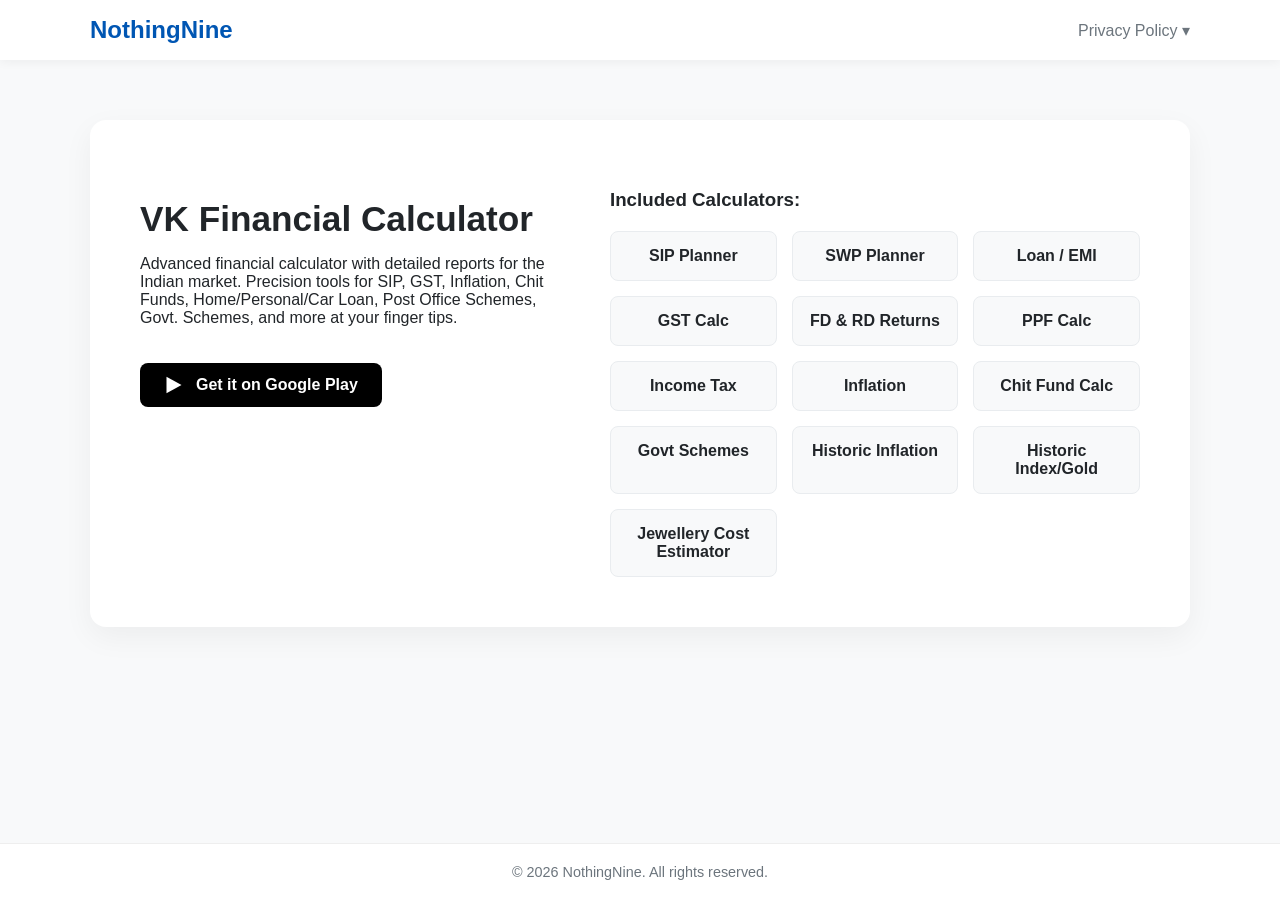
==== index.html @ d2b98ea5 "Update header link and fix HTML structure Updated the header link to point to the NothingNine websit" ====
<!DOCTYPE html>
<html lang="en">

<head>
    <meta charset="UTF-8">
    <meta name="viewport" content="width=device-width, initial-scale=1.0">
    <title>NothingNine - VK Financial Calculator</title>
    <style>
        :root {
            --primary-color: #0056b3;
            --secondary-color: #f8f9fa;
            --text-dark: #212529;
            --text-light: #6c757d;
        }

        /* --- STICKY FOOTER FIX --- */
        html,
        body {
            height: 100%;
            margin: 0;
        }

        body {
            display: flex;
            flex-direction: column;
            font-family: -apple-system, BlinkMacSystemFont, "Segoe UI", Roboto, Helvetica, Arial, sans-serif;
            background-color: var(--secondary-color);
            color: var(--text-dark);
        }

        main {
            flex: 1 0 auto;
            /* This pushes the footer down */
        }

        footer {
            flex-shrink: 0;
            text-align: center;
            padding: 20px 0;
            color: var(--text-light);
            font-size: 0.9rem;
            background: #fff;
            border-top: 1px solid #eee;
        }

        /* --- HEADER & DROPDOWN --- */
        .site-header {
            background: #fff;
            padding: 1rem 0;
            box-shadow: 0 2px 10px rgba(0, 0, 0, 0.05);
            position: sticky;
            top: 0;
            z-index: 100;
        }

        .container {
            width: 90%;
            max-width: 1100px;
            margin: 0 auto;
        }

        .header-content {
            display: flex;
            justify-content: space-between;
            align-items: center;
        }

        .logo {
            font-size: 1.5rem;
            font-weight: 700;
            color: var(--primary-color);
            text-decoration: none;
        }

        .dropdown {
            position: relative;
            display: inline-block;
        }

        .dropdown-toggle {
            color: var(--text-light);
            font-weight: 500;
            cursor: pointer;
            padding: 10px 0;
        }

        .dropdown-menu {
            display: none;
            position: absolute;
            right: 0;
            background: #fff;
            min-width: 220px;
            box-shadow: 0 8px 16px rgba(0, 0, 0, 0.1);
            border-radius: 8px;
            padding: 10px 0;
            margin-top: 5px;
        }

        .dropdown:hover .dropdown-menu {
            display: block;
        }

        .dropdown-menu a {
            color: var(--text-dark);
            padding: 10px 20px;
            display: block;
            text-decoration: none;
            font-size: 0.9rem;
        }

        .dropdown-menu a:hover {
            background: var(--secondary-color);
            color: var(--primary-color);
        }

        /* --- APP MODULE --- */
        .app-module {
            background: #fff;
            padding: 50px;
            border-radius: 16px;
            box-shadow: 0 10px 30px rgba(0, 0, 0, 0.05);
            margin: 60px auto;
            display: flex;
            flex-wrap: wrap;
            gap: 40px;
        }

        .app-intro {
            flex: 1 1 300px;
        }

        .app-intro h1 {
            font-size: 2.2rem;
            margin-bottom: 15px;
        }

        .playstore-btn {
            display: inline-flex;
            align-items: center;
            background: #000;
            color: #fff;
            padding: 12px 24px;
            border-radius: 8px;
            font-weight: 600;
            text-decoration: none;
            margin-top: 20px;
        }

        .playstore-btn svg {
            width: 20px;
            height: 20px;
            margin-right: 12px;
            fill: #fff;
        }

        /* --- FEATURE GRID --- */
        .features-area {
            flex: 1 1 400px;
        }

        .calculator-grid {
            display: grid;
            grid-template-columns: repeat(auto-fill, minmax(140px, 1fr));
            gap: 15px;
            margin-top: 20px;
        }

        .calc-item {
            background: var(--secondary-color);
            padding: 15px;
            border-radius: 8px;
            text-align: center;
            font-weight: 600;
            border: 1px solid #e9ecef;
        }

        @media (max-width: 768px) {
            .app-module {
                padding: 30px 20px;
            }
        }
    </style>
</head>

<body>

    <header class="site-header">
        <div class="container header-content">
            <a href="https://nothingnine.com" class="logo">NothingNine</a>
            <div class="dropdown">
                <span class="dropdown-toggle">Privacy Policy ▾</span>
                <div class="dropdown-menu">
                    <a href="vkfincalc-privacy.html">VK Financial Calculator</a>
                </div>
            </div>
        </div>
    </header>

    <main>
        <div class="container">
            <section class="app-module">
                <div class="app-intro">
                    <h1>VK Financial Calculator</h1>
                    <p>Advanced financial calculator with detailed reports for the Indian market. Precision tools for
                        SIP, GST, Inflation, Chit Funds, Home/Personal/Car Loan, Post Office Schemes, Govt. Schemes, and
                        more at your finger tips.</p>
                    <a href="YOUR_PLAY_STORE_LINK_HERE" class="playstore-btn">
                        <svg viewBox="0 0 24 24">
                            <path d="M3 22v-20l18 10-18 10z" />
                        </svg>
                        Get it on Google Play
                    </a>
                </div>
                <div class="features-area">
                    <h3>Included Calculators:</h3>
                    <div class="calculator-grid">
                        <div class="calc-item">SIP Planner</div>
                        <div class="calc-item">SWP Planner</div>
                        <div class="calc-item">Loan / EMI</div>
                        <div class="calc-item">GST Calc</div>
                        <div class="calc-item">FD & RD Returns</div>
                        <div class="calc-item">PPF Calc</div>
                        <div class="calc-item">Income Tax</div>
                        <div class="calc-item">Inflation</div>
                        <div class="calc-item">Chit Fund Calc</div>
                        <div class="calc-item">Govt Schemes</div>
                        <div class="calc-item">Historic Inflation</div>
                        <div class="calc-item">Historic Index/Gold</div>
                        <div class="calc-item">Jewellery Cost Estimator</div>
                    </div>
                </div>
            </section>
        </div>
    </main>

    <footer>
        &copy; 2026 NothingNine. All rights reserved.
    </footer>

</body>


</html>
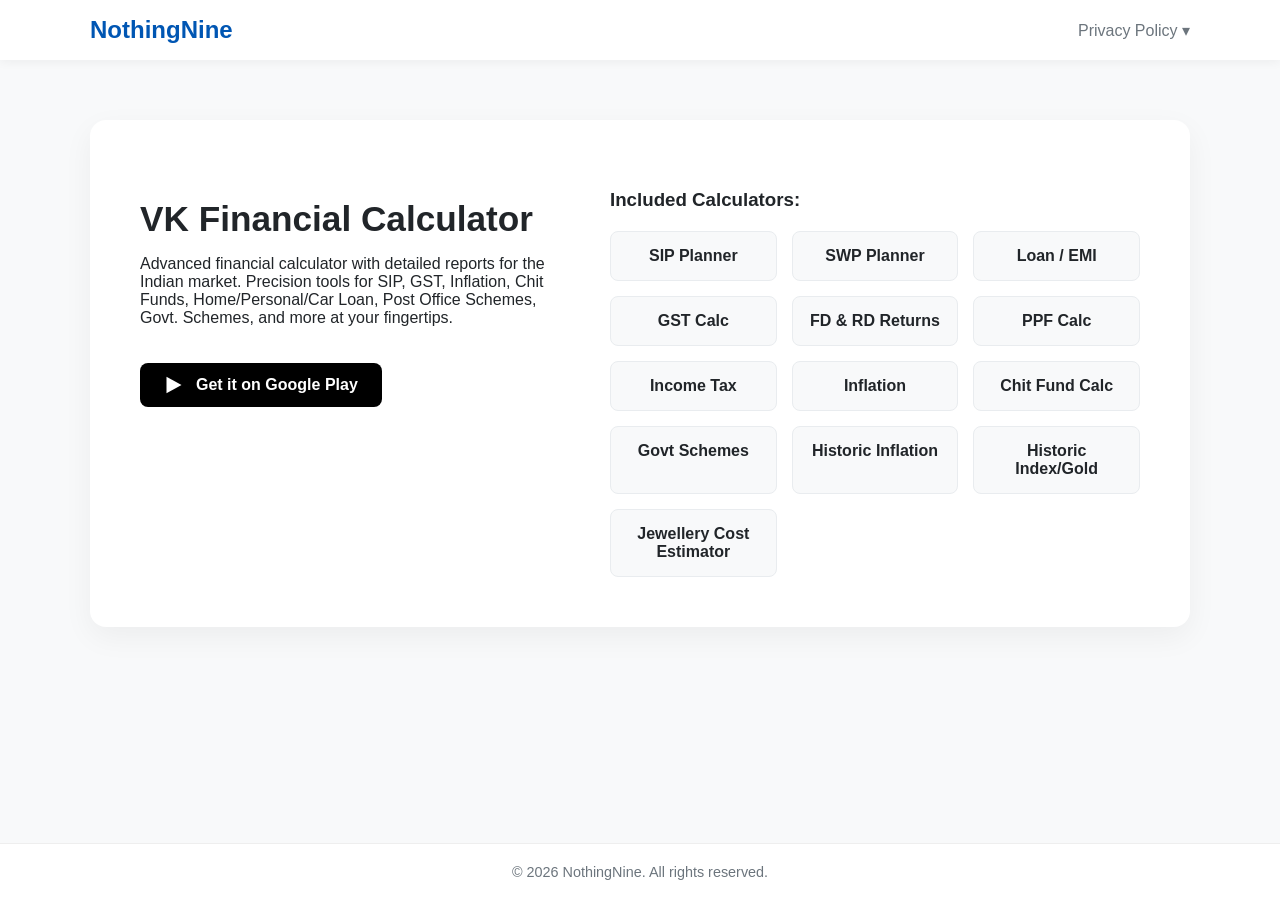
==== commit 2c23b028: "Revise index.html for VK Financial Calculator Updated the VK Financial Calculator page with new feat" ====
--- a/index.html
+++ b/index.html
@@ -203,8 +203,8 @@
                     <h1>VK Financial Calculator</h1>
                     <p>Advanced financial calculator with detailed reports for the Indian market. Precision tools for
                         SIP, GST, Inflation, Chit Funds, Home/Personal/Car Loan, Post Office Schemes, Govt. Schemes, and
-                        more at your finger tips.</p>
-                    <a href="YOUR_PLAY_STORE_LINK_HERE" class="playstore-btn">
+                        more at your fingertips.</p>
+                    <a href="https://play.google.com/store/apps/details?id=com.nothingnine.financecalculator&hl=en_IN" class="playstore-btn">
                         <svg viewBox="0 0 24 24">
                             <path d="M3 22v-20l18 10-18 10z" />
                         </svg>
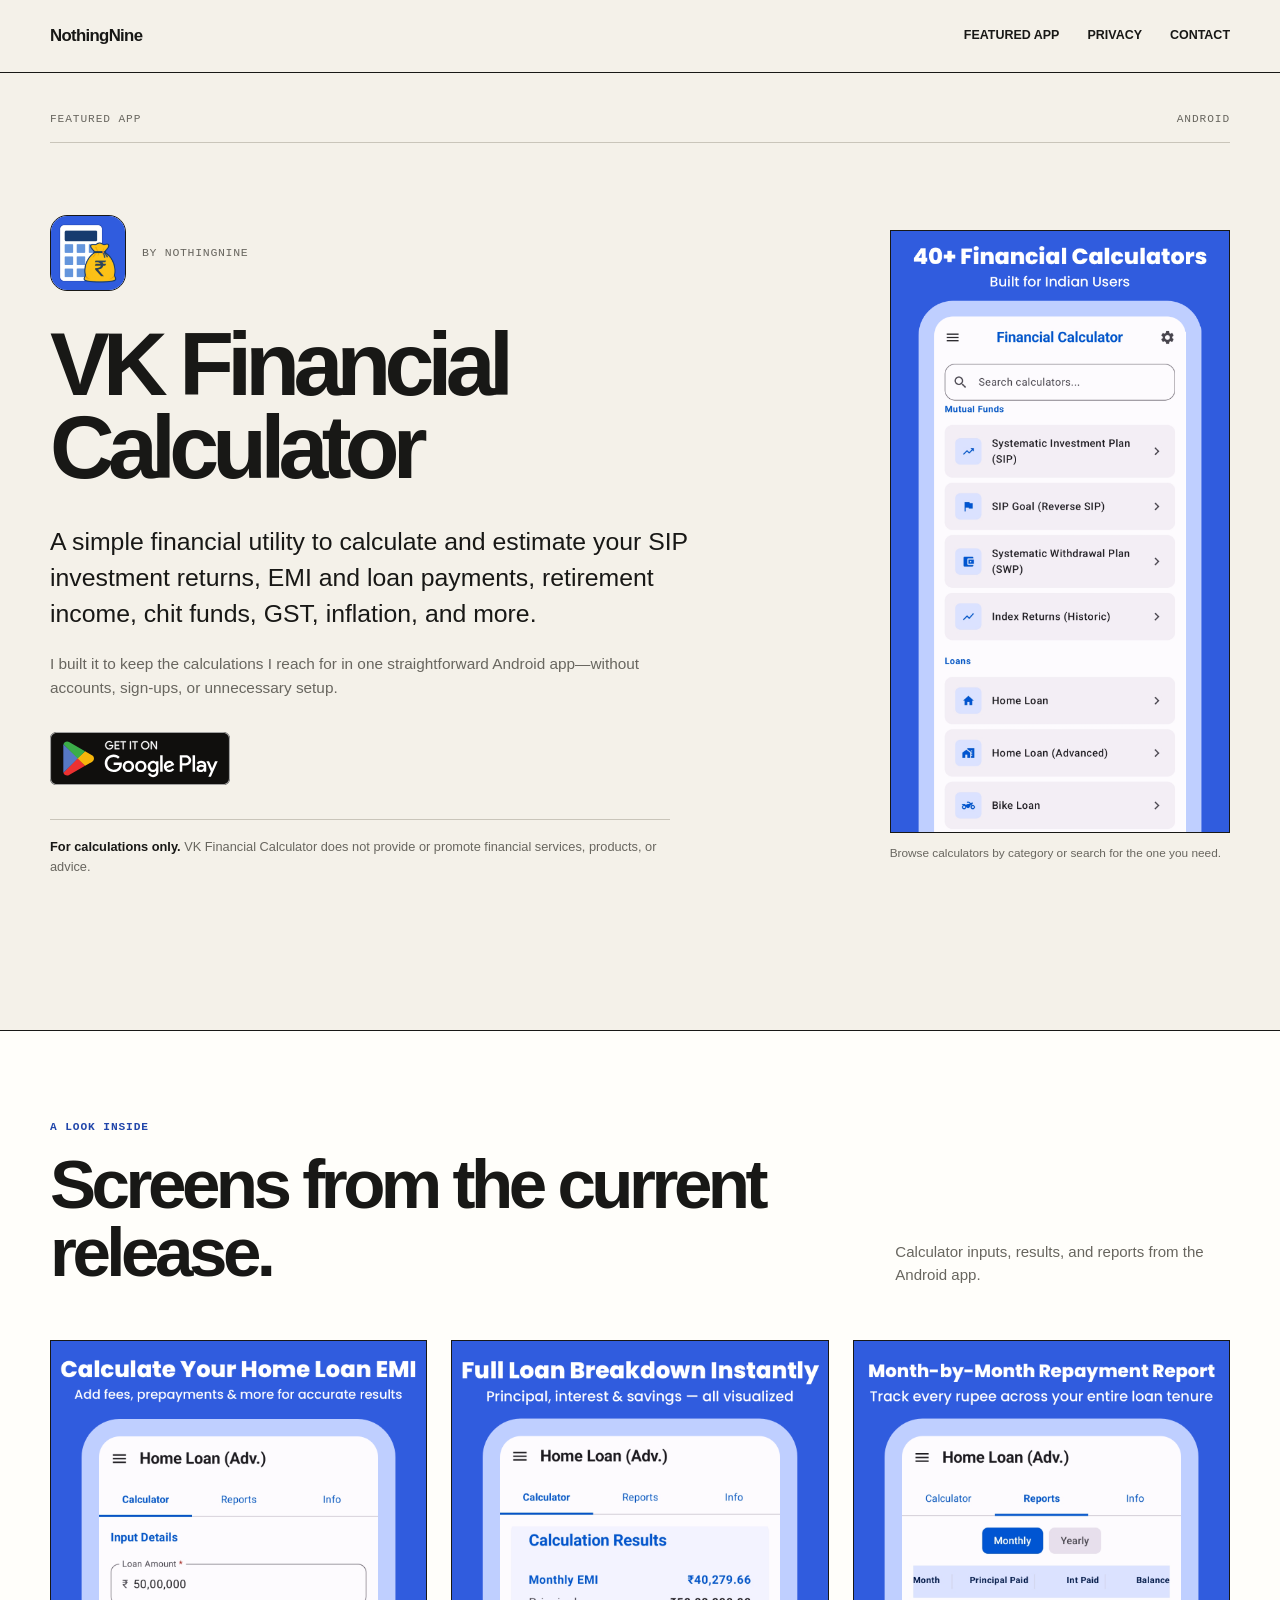
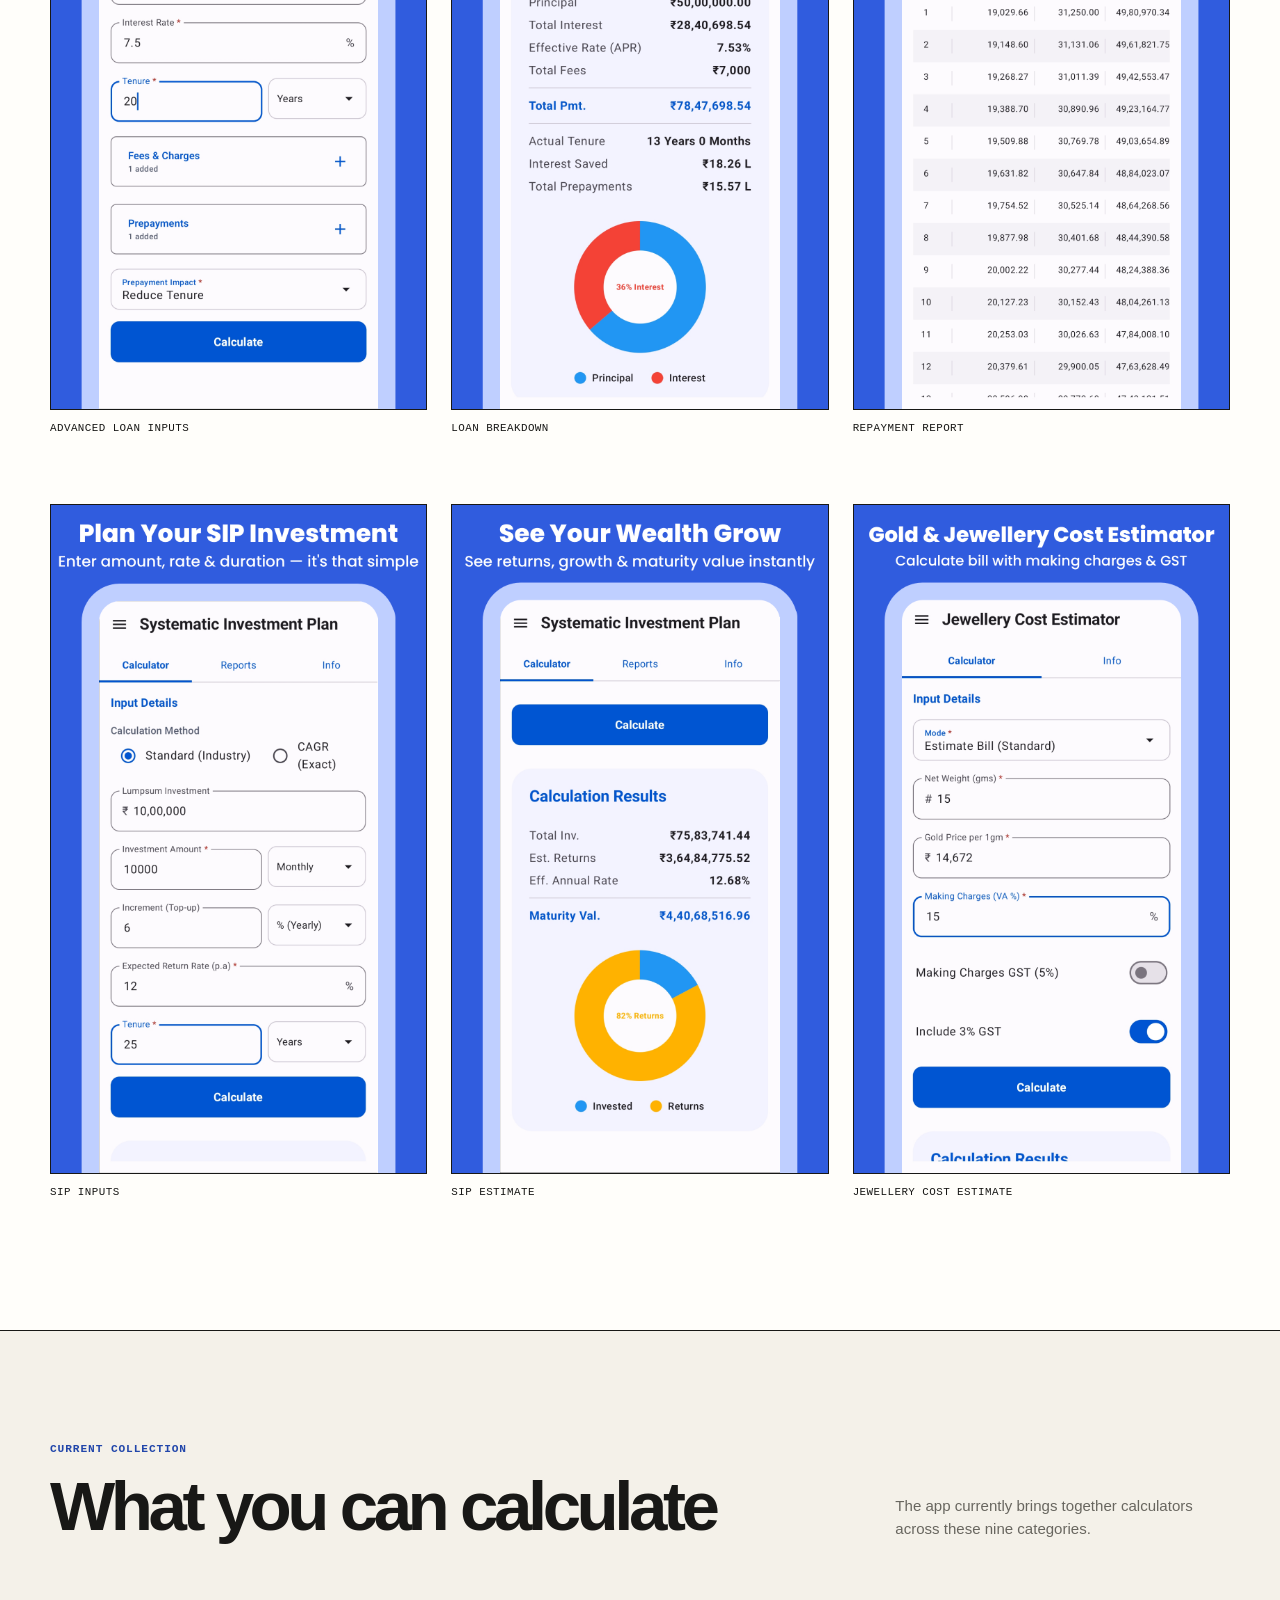
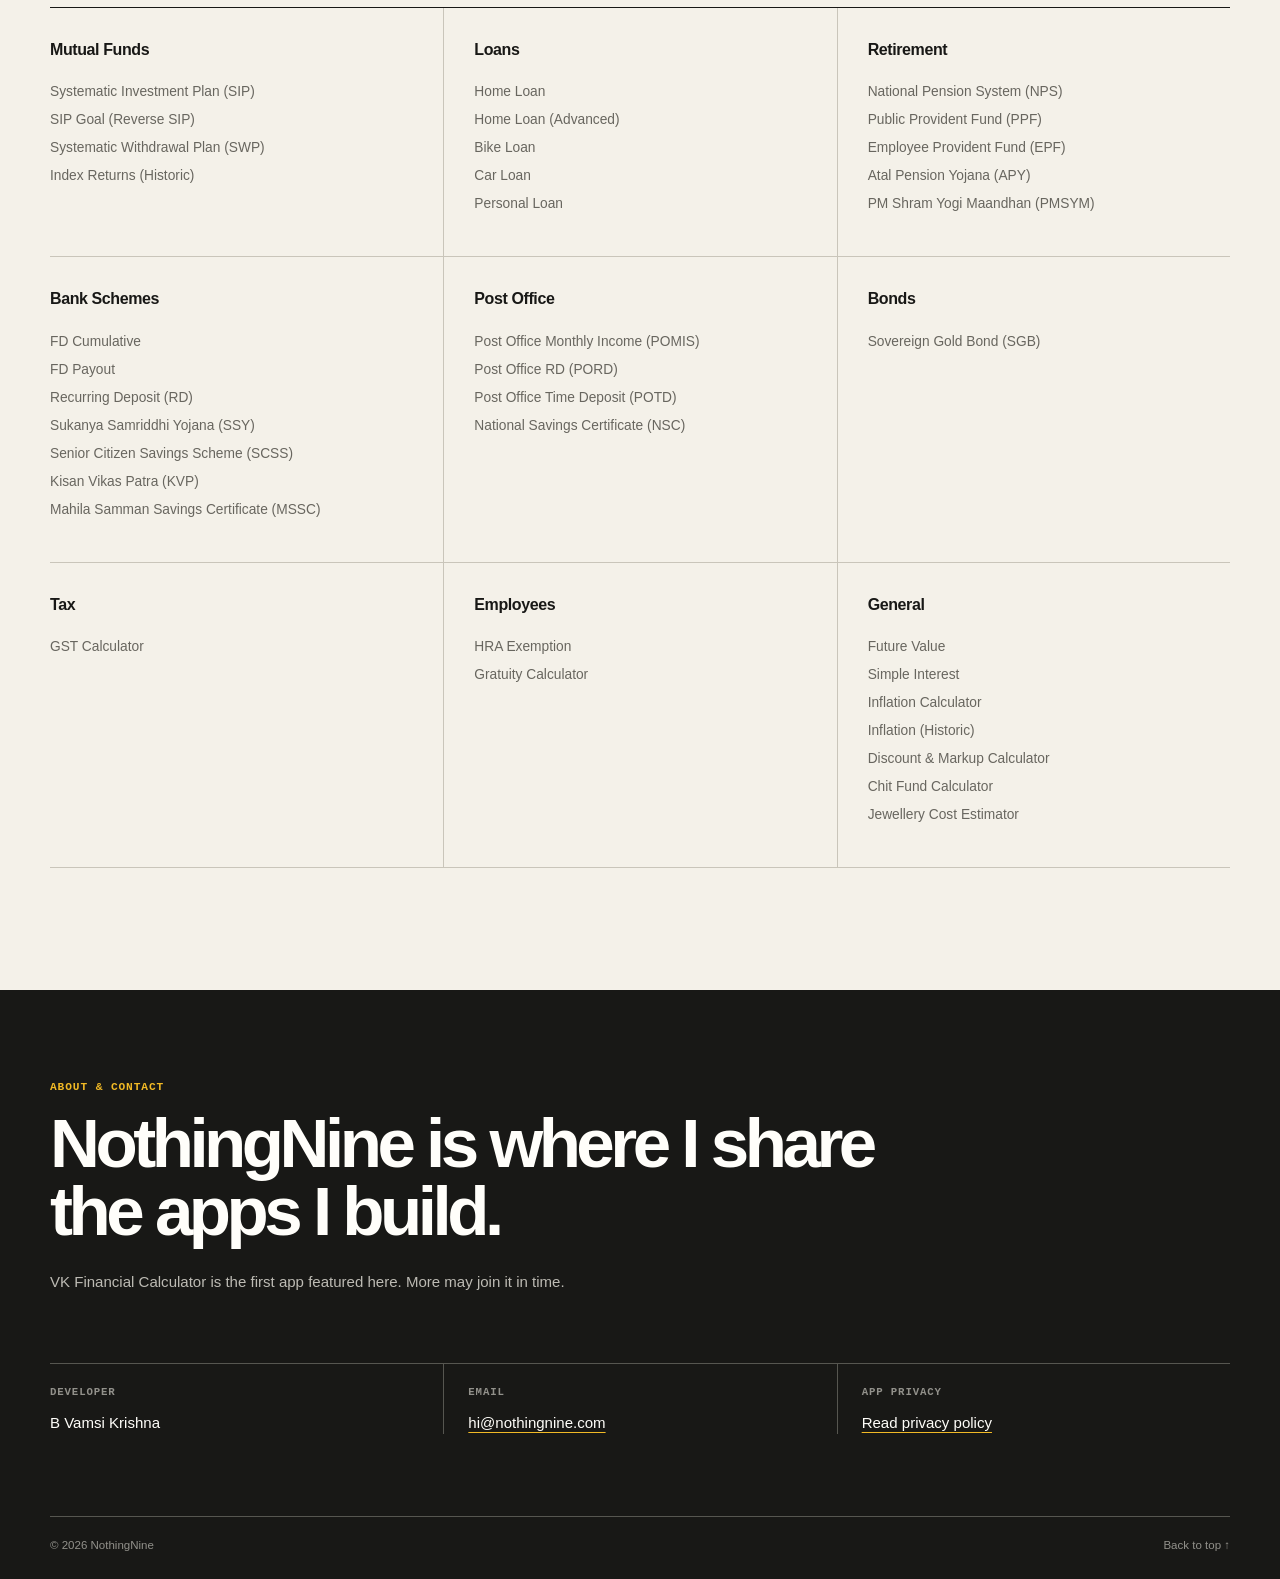
==== commit 18f6b8a0: "Refresh NothingNine website and app showcase" ====
--- a/index.html
+++ b/index.html
@@ -1,243 +1,243 @@
-<!DOCTYPE html>
-<html lang="en">
-
-<head>
-    <meta charset="UTF-8">
-    <meta name="viewport" content="width=device-width, initial-scale=1.0">
-    <title>NothingNine - VK Financial Calculator</title>
-    <style>
-        :root {
-            --primary-color: #0056b3;
-            --secondary-color: #f8f9fa;
-            --text-dark: #212529;
-            --text-light: #6c757d;
-        }
-
-        /* --- STICKY FOOTER FIX --- */
-        html,
-        body {
-            height: 100%;
-            margin: 0;
-        }
-
-        body {
-            display: flex;
-            flex-direction: column;
-            font-family: -apple-system, BlinkMacSystemFont, "Segoe UI", Roboto, Helvetica, Arial, sans-serif;
-            background-color: var(--secondary-color);
-            color: var(--text-dark);
-        }
-
-        main {
-            flex: 1 0 auto;
-            /* This pushes the footer down */
-        }
-
-        footer {
-            flex-shrink: 0;
-            text-align: center;
-            padding: 20px 0;
-            color: var(--text-light);
-            font-size: 0.9rem;
-            background: #fff;
-            border-top: 1px solid #eee;
-        }
-
-        /* --- HEADER & DROPDOWN --- */
-        .site-header {
-            background: #fff;
-            padding: 1rem 0;
-            box-shadow: 0 2px 10px rgba(0, 0, 0, 0.05);
-            position: sticky;
-            top: 0;
-            z-index: 100;
-        }
-
-        .container {
-            width: 90%;
-            max-width: 1100px;
-            margin: 0 auto;
-        }
-
-        .header-content {
-            display: flex;
-            justify-content: space-between;
-            align-items: center;
-        }
-
-        .logo {
-            font-size: 1.5rem;
-            font-weight: 700;
-            color: var(--primary-color);
-            text-decoration: none;
-        }
-
-        .dropdown {
-            position: relative;
-            display: inline-block;
-        }
-
-        .dropdown-toggle {
-            color: var(--text-light);
-            font-weight: 500;
-            cursor: pointer;
-            padding: 10px 0;
-        }
-
-        .dropdown-menu {
-            display: none;
-            position: absolute;
-            right: 0;
-            background: #fff;
-            min-width: 220px;
-            box-shadow: 0 8px 16px rgba(0, 0, 0, 0.1);
-            border-radius: 8px;
-            padding: 10px 0;
-            margin-top: 5px;
-        }
-
-        .dropdown:hover .dropdown-menu {
-            display: block;
-        }
-
-        .dropdown-menu a {
-            color: var(--text-dark);
-            padding: 10px 20px;
-            display: block;
-            text-decoration: none;
-            font-size: 0.9rem;
-        }
-
-        .dropdown-menu a:hover {
-            background: var(--secondary-color);
-            color: var(--primary-color);
-        }
-
-        /* --- APP MODULE --- */
-        .app-module {
-            background: #fff;
-            padding: 50px;
-            border-radius: 16px;
-            box-shadow: 0 10px 30px rgba(0, 0, 0, 0.05);
-            margin: 60px auto;
-            display: flex;
-            flex-wrap: wrap;
-            gap: 40px;
-        }
-
-        .app-intro {
-            flex: 1 1 300px;
-        }
-
-        .app-intro h1 {
-            font-size: 2.2rem;
-            margin-bottom: 15px;
-        }
-
-        .playstore-btn {
-            display: inline-flex;
-            align-items: center;
-            background: #000;
-            color: #fff;
-            padding: 12px 24px;
-            border-radius: 8px;
-            font-weight: 600;
-            text-decoration: none;
-            margin-top: 20px;
-        }
-
-        .playstore-btn svg {
-            width: 20px;
-            height: 20px;
-            margin-right: 12px;
-            fill: #fff;
-        }
-
-        /* --- FEATURE GRID --- */
-        .features-area {
-            flex: 1 1 400px;
-        }
-
-        .calculator-grid {
-            display: grid;
-            grid-template-columns: repeat(auto-fill, minmax(140px, 1fr));
-            gap: 15px;
-            margin-top: 20px;
-        }
-
-        .calc-item {
-            background: var(--secondary-color);
-            padding: 15px;
-            border-radius: 8px;
-            text-align: center;
-            font-weight: 600;
-            border: 1px solid #e9ecef;
-        }
-
-        @media (max-width: 768px) {
-            .app-module {
-                padding: 30px 20px;
-            }
-        }
-    </style>
-</head>
-
-<body>
-
-    <header class="site-header">
-        <div class="container header-content">
-            <a href="https://nothingnine.com" class="logo">NothingNine</a>
-            <div class="dropdown">
-                <span class="dropdown-toggle">Privacy Policy ▾</span>
-                <div class="dropdown-menu">
-                    <a href="vkfincalc-privacy.html">VK Financial Calculator</a>
-                </div>
-            </div>
-        </div>
-    </header>
-
-    <main>
-        <div class="container">
-            <section class="app-module">
-                <div class="app-intro">
-                    <h1>VK Financial Calculator</h1>
-                    <p>Advanced financial calculator with detailed reports for the Indian market. Precision tools for
-                        SIP, GST, Inflation, Chit Funds, Home/Personal/Car Loan, Post Office Schemes, Govt. Schemes, and
-                        more at your fingertips.</p>
-                    <a href="https://play.google.com/store/apps/details?id=com.nothingnine.financecalculator&hl=en_IN" class="playstore-btn">
-                        <svg viewBox="0 0 24 24">
-                            <path d="M3 22v-20l18 10-18 10z" />
-                        </svg>
-                        Get it on Google Play
-                    </a>
-                </div>
-                <div class="features-area">
-                    <h3>Included Calculators:</h3>
-                    <div class="calculator-grid">
-                        <div class="calc-item">SIP Planner</div>
-                        <div class="calc-item">SWP Planner</div>
-                        <div class="calc-item">Loan / EMI</div>
-                        <div class="calc-item">GST Calc</div>
-                        <div class="calc-item">FD & RD Returns</div>
-                        <div class="calc-item">PPF Calc</div>
-                        <div class="calc-item">Income Tax</div>
-                        <div class="calc-item">Inflation</div>
-                        <div class="calc-item">Chit Fund Calc</div>
-                        <div class="calc-item">Govt Schemes</div>
-                        <div class="calc-item">Historic Inflation</div>
-                        <div class="calc-item">Historic Index/Gold</div>
-                        <div class="calc-item">Jewellery Cost Estimator</div>
-                    </div>
-                </div>
-            </section>
-        </div>
-    </main>
-
-    <footer>
-        &copy; 2026 NothingNine. All rights reserved.
-    </footer>
-
-</body>
-
-
-</html>
+<!DOCTYPE html>
+<html lang="en">
+
+<head>
+    <meta charset="UTF-8">
+    <meta name="viewport" content="width=device-width, initial-scale=1.0">
+    <meta name="description"
+        content="NothingNine is the developer home of VK Financial Calculator, a simple Android utility for everyday financial calculations.">
+    <title>NothingNine — Independent Android Apps</title>
+    <link rel="stylesheet" href="styles.css">
+</head>
+
+<body>
+    <header class="site-header">
+        <div class="site-shell header-inner">
+            <a href="index.html" class="wordmark" aria-label="NothingNine home">NothingNine</a>
+            <nav class="site-nav" aria-label="Primary navigation">
+                <a href="#featured">Featured app</a>
+                <a href="vkfincalc-privacy.html">Privacy</a>
+                <a href="#contact">Contact</a>
+            </nav>
+        </div>
+    </header>
+
+    <main>
+        <section class="featured-app site-shell" id="featured" aria-labelledby="featured-title">
+            <div class="section-marker">
+                <span>Featured app</span>
+                <span>Android</span>
+            </div>
+
+            <div class="featured-grid">
+                <div class="featured-copy">
+                    <div class="app-identity">
+                        <img class="app-icon" src="assets/vk_fin_cal/vk_finacial_calculator_icon.png"
+                            alt="VK Financial Calculator app icon" width="1024" height="1024">
+                        <p>By NothingNine</p>
+                    </div>
+                    <h1 id="featured-title">VK Financial Calculator</h1>
+                    <p class="featured-intro">A simple financial utility to calculate and estimate your SIP investment
+                        returns, EMI and loan payments, retirement income, chit funds, GST, inflation, and more.</p>
+                    <p class="developer-note">I built it to keep the calculations I reach for in one straightforward
+                        Android app—without accounts, sign-ups, or unnecessary setup.</p>
+                    <a class="play-store-link"
+                        href="https://play.google.com/store/apps/details?id=com.nothingnine.financecalculator&amp;hl=en_IN"
+                        aria-label="Get VK Financial Calculator on Google Play">
+                        <img src="assets/play_store_badge.svg" alt="Get it on Google Play" width="180" height="53">
+                    </a>
+                    <aside class="purpose-note" aria-label="About the purpose of the app">
+                        <strong>For calculations only.</strong> VK Financial Calculator does not provide or promote
+                        financial services, products, or advice.
+                    </aside>
+                </div>
+
+                <figure class="featured-screen">
+                    <img src="assets/vk_fin_cal/app_screenshots/playstore_screenshot_1.png"
+                        alt="VK Financial Calculator screen showing its calculator categories" width="1080"
+                        height="1920">
+                    <figcaption>Browse calculators by category or search for the one you need.</figcaption>
+                </figure>
+            </div>
+
+        </section>
+
+        <section class="screens-section" id="screens" aria-labelledby="screens-title">
+            <div class="site-shell screens-intro">
+                <div>
+                    <p class="section-label">A look inside</p>
+                    <h2 id="screens-title">Screens from the current release.</h2>
+                </div>
+                <p>Calculator inputs, results, and reports from the Android app.</p>
+            </div>
+
+            <div class="screenshot-grid site-shell" aria-label="VK Financial Calculator screenshots">
+                <figure>
+                    <img src="assets/vk_fin_cal/app_screenshots/playstore_screenshot_2.png"
+                        alt="Advanced home loan calculator input screen" width="1080" height="1920" loading="lazy">
+                    <figcaption>Advanced loan inputs</figcaption>
+                </figure>
+                <figure>
+                    <img src="assets/vk_fin_cal/app_screenshots/playstore_screenshot_3.png"
+                        alt="Home loan calculation result with principal and interest breakdown" width="1080"
+                        height="1920" loading="lazy">
+                    <figcaption>Loan breakdown</figcaption>
+                </figure>
+                <figure>
+                    <img src="assets/vk_fin_cal/app_screenshots/playstore_screenshot_4.png"
+                        alt="Month-by-month home loan repayment report" width="1080" height="1920" loading="lazy">
+                    <figcaption>Repayment report</figcaption>
+                </figure>
+                <figure>
+                    <img src="assets/vk_fin_cal/app_screenshots/playstore_screenshot_5.png"
+                        alt="Systematic Investment Plan calculator input screen" width="1080" height="1920"
+                        loading="lazy">
+                    <figcaption>SIP inputs</figcaption>
+                </figure>
+                <figure>
+                    <img src="assets/vk_fin_cal/app_screenshots/playstore_screenshot_6.png"
+                        alt="Systematic Investment Plan estimate with chart" width="1080" height="1920"
+                        loading="lazy">
+                    <figcaption>SIP estimate</figcaption>
+                </figure>
+                <figure>
+                    <img src="assets/vk_fin_cal/app_screenshots/playstore_screenshot_7.png"
+                        alt="Jewellery cost estimator input screen" width="1080" height="1920" loading="lazy">
+                    <figcaption>Jewellery cost estimate</figcaption>
+                </figure>
+            </div>
+        </section>
+
+        <section class="calculator-section site-shell" id="calculators" aria-labelledby="calculators-title">
+            <div class="section-intro calculator-intro">
+                <div>
+                    <p class="section-label">Current collection</p>
+                    <h2 id="calculators-title">What you can calculate</h2>
+                </div>
+                <p>The app currently brings together calculators across these nine categories.</p>
+            </div>
+
+            <div class="calculator-groups">
+                <section class="calculator-group">
+                    <h3>Mutual Funds</h3>
+                    <ul>
+                        <li>Systematic Investment Plan (SIP)</li>
+                        <li>SIP Goal (Reverse SIP)</li>
+                        <li>Systematic Withdrawal Plan (SWP)</li>
+                        <li>Index Returns (Historic)</li>
+                    </ul>
+                </section>
+
+                <section class="calculator-group">
+                    <h3>Loans</h3>
+                    <ul>
+                        <li>Home Loan</li>
+                        <li>Home Loan (Advanced)</li>
+                        <li>Bike Loan</li>
+                        <li>Car Loan</li>
+                        <li>Personal Loan</li>
+                    </ul>
+                </section>
+
+                <section class="calculator-group">
+                    <h3>Retirement</h3>
+                    <ul>
+                        <li>National Pension System (NPS)</li>
+                        <li>Public Provident Fund (PPF)</li>
+                        <li>Employee Provident Fund (EPF)</li>
+                        <li>Atal Pension Yojana (APY)</li>
+                        <li>PM Shram Yogi Maandhan (PMSYM)</li>
+                    </ul>
+                </section>
+
+                <section class="calculator-group">
+                    <h3>Bank Schemes</h3>
+                    <ul>
+                        <li>FD Cumulative</li>
+                        <li>FD Payout</li>
+                        <li>Recurring Deposit (RD)</li>
+                        <li>Sukanya Samriddhi Yojana (SSY)</li>
+                        <li>Senior Citizen Savings Scheme (SCSS)</li>
+                        <li>Kisan Vikas Patra (KVP)</li>
+                        <li>Mahila Samman Savings Certificate (MSSC)</li>
+                    </ul>
+                </section>
+
+                <section class="calculator-group">
+                    <h3>Post Office</h3>
+                    <ul>
+                        <li>Post Office Monthly Income (POMIS)</li>
+                        <li>Post Office RD (PORD)</li>
+                        <li>Post Office Time Deposit (POTD)</li>
+                        <li>National Savings Certificate (NSC)</li>
+                    </ul>
+                </section>
+
+                <section class="calculator-group">
+                    <h3>Bonds</h3>
+                    <ul>
+                        <li>Sovereign Gold Bond (SGB)</li>
+                    </ul>
+                </section>
+
+                <section class="calculator-group">
+                    <h3>Tax</h3>
+                    <ul>
+                        <li>GST Calculator</li>
+                    </ul>
+                </section>
+
+                <section class="calculator-group">
+                    <h3>Employees</h3>
+                    <ul>
+                        <li>HRA Exemption</li>
+                        <li>Gratuity Calculator</li>
+                    </ul>
+                </section>
+
+                <section class="calculator-group">
+                    <h3>General</h3>
+                    <ul>
+                        <li>Future Value</li>
+                        <li>Simple Interest</li>
+                        <li>Inflation Calculator</li>
+                        <li>Inflation (Historic)</li>
+                        <li>Discount &amp; Markup Calculator</li>
+                        <li>Chit Fund Calculator</li>
+                        <li>Jewellery Cost Estimator</li>
+                    </ul>
+                </section>
+            </div>
+        </section>
+    </main>
+
+    <footer class="site-footer" id="contact">
+        <div class="site-shell">
+            <div class="footer-heading">
+                <p class="section-label">About &amp; Contact</p>
+                <h2>NothingNine is where I share the apps I build.</h2>
+                <p>VK Financial Calculator is the first app featured here. More may join it in time.</p>
+            </div>
+            <dl class="footer-details">
+                <div>
+                    <dt>Developer</dt>
+                    <dd>B Vamsi Krishna</dd>
+                </div>
+                <div>
+                    <dt>Email</dt>
+                    <dd><a href="mailto:hi@nothingnine.com">hi@nothingnine.com</a></dd>
+                </div>
+                <div>
+                    <dt>App privacy</dt>
+                    <dd><a href="vkfincalc-privacy.html">Read privacy policy</a></dd>
+                </div>
+            </dl>
+            <div class="footer-bottom">
+                <p>&copy; 2026 NothingNine</p>
+                <a href="#featured">Back to top ↑</a>
+            </div>
+        </div>
+    </footer>
+</body>
+
+</html>
--- a/styles.css
+++ b/styles.css
@@ -0,0 +1,605 @@
+:root {
+    --paper: #f4f1e9;
+    --white: #fffefa;
+    --ink: #181816;
+    --muted: #68665f;
+    --line: #c9c5ba;
+    --blue: #315edb;
+    --blue-dark: #2146aa;
+    --yellow: #f1b925;
+    --max-width: 1180px;
+}
+
+*,
+*::before,
+*::after {
+    box-sizing: border-box;
+}
+
+html {
+    scroll-behavior: smooth;
+}
+
+body {
+    min-height: 100vh;
+    margin: 0;
+    display: flex;
+    flex-direction: column;
+    background: var(--paper);
+    color: var(--ink);
+    font-family: Arial, Helvetica, sans-serif;
+    font-size: 16px;
+    line-height: 1.55;
+    text-rendering: optimizeLegibility;
+}
+
+main {
+    flex: 1;
+}
+
+img {
+    display: block;
+    height: auto;
+    max-width: 100%;
+}
+
+a {
+    color: inherit;
+}
+
+a:focus-visible {
+    outline: 3px solid var(--yellow);
+    outline-offset: 4px;
+}
+
+.site-shell {
+    width: min(calc(100% - 48px), var(--max-width));
+    margin-inline: auto;
+}
+
+.site-header {
+    border-bottom: 1px solid var(--ink);
+}
+
+.header-inner {
+    min-height: 72px;
+    display: flex;
+    align-items: center;
+    justify-content: space-between;
+    gap: 32px;
+}
+
+.wordmark {
+    color: var(--ink);
+    font-size: 1.05rem;
+    font-weight: 800;
+    letter-spacing: -0.04em;
+    text-decoration: none;
+}
+
+.site-nav {
+    display: flex;
+    align-items: center;
+    gap: 28px;
+}
+
+.site-nav a {
+    color: var(--ink);
+    font-size: 0.78rem;
+    font-weight: 700;
+    text-decoration: none;
+    text-transform: uppercase;
+}
+
+.site-nav a:hover {
+    text-decoration: underline;
+    text-underline-offset: 5px;
+}
+
+.featured-app {
+    padding-block: 38px 82px;
+}
+
+.section-marker {
+    padding-bottom: 14px;
+    display: flex;
+    justify-content: space-between;
+    gap: 24px;
+    border-bottom: 1px solid var(--line);
+    color: var(--muted);
+    font-family: ui-monospace, SFMono-Regular, Menlo, Consolas, monospace;
+    font-size: 0.7rem;
+    letter-spacing: 0.08em;
+    text-transform: uppercase;
+}
+
+.featured-grid {
+    padding-block: 72px;
+    display: grid;
+    grid-template-columns: minmax(0, 1.15fr) minmax(300px, 0.55fr);
+    align-items: center;
+    gap: clamp(64px, 10vw, 148px);
+}
+
+.app-identity {
+    margin-bottom: 32px;
+    display: flex;
+    align-items: center;
+    gap: 16px;
+}
+
+.app-icon {
+    width: 76px;
+    height: 76px;
+    border: 1px solid var(--ink);
+    border-radius: 17px;
+}
+
+.app-identity p {
+    margin: 0;
+    color: var(--muted);
+    font-family: ui-monospace, SFMono-Regular, Menlo, Consolas, monospace;
+    font-size: 0.72rem;
+    letter-spacing: 0.06em;
+    text-transform: uppercase;
+}
+
+.featured-copy h1 {
+    max-width: 720px;
+    margin: 0;
+    font-size: clamp(3.2rem, 7vw, 6.7rem);
+    font-weight: 800;
+    letter-spacing: -0.075em;
+    line-height: 0.92;
+}
+
+.featured-intro {
+    max-width: 680px;
+    margin: 36px 0 0;
+    font-size: clamp(1.15rem, 2.15vw, 1.55rem);
+    line-height: 1.45;
+}
+
+.developer-note {
+    max-width: 620px;
+    margin: 20px 0 0;
+    color: var(--muted);
+    font-size: 0.96rem;
+}
+
+.play-store-link {
+    width: 180px;
+    margin-top: 32px;
+    display: inline-block;
+}
+
+.play-store-link:hover {
+    opacity: 0.84;
+}
+
+.featured-screen {
+    width: min(100%, 350px);
+    margin: 0;
+    justify-self: end;
+}
+
+.featured-screen img {
+    width: 100%;
+    border: 1px solid var(--ink);
+}
+
+.featured-screen figcaption {
+    margin-top: 12px;
+    color: var(--muted);
+    font-size: 0.74rem;
+    line-height: 1.45;
+}
+
+.purpose-note {
+    max-width: 620px;
+    margin-top: 26px;
+    padding-top: 17px;
+    border-top: 1px solid var(--line);
+    color: var(--muted);
+    font-size: 0.8rem;
+    line-height: 1.55;
+}
+
+.purpose-note strong {
+    color: var(--ink);
+}
+
+.section-label {
+    margin: 0;
+    color: var(--blue-dark);
+    font-family: ui-monospace, SFMono-Regular, Menlo, Consolas, monospace;
+    font-size: 0.7rem;
+    font-weight: 700;
+    letter-spacing: 0.08em;
+    text-transform: uppercase;
+}
+
+.screens-section {
+    padding-block: 88px 108px;
+    border-block: 1px solid var(--ink);
+    background: var(--white);
+}
+
+.screens-intro,
+.section-intro {
+    display: grid;
+    grid-template-columns: minmax(0, 1.2fr) minmax(260px, 0.55fr);
+    align-items: end;
+    gap: clamp(48px, 9vw, 128px);
+}
+
+.screens-intro h2,
+.section-intro h2,
+.footer-heading h2,
+.policy-content h1 {
+    margin: 14px 0 0;
+    font-size: clamp(2.4rem, 5.4vw, 5rem);
+    font-weight: 800;
+    letter-spacing: -0.065em;
+    line-height: 0.98;
+}
+
+.screens-intro > p,
+.section-intro > p,
+.footer-heading > p:last-child {
+    margin: 0;
+    color: var(--muted);
+    font-size: 0.94rem;
+}
+
+.screenshot-grid {
+    margin-top: 54px;
+    display: grid;
+    grid-template-columns: repeat(3, minmax(0, 1fr));
+    gap: 46px 24px;
+}
+
+.screenshot-grid figure {
+    margin: 0;
+}
+
+.screenshot-grid img {
+    width: 100%;
+    border: 1px solid var(--ink);
+}
+
+.screenshot-grid figcaption {
+    padding-block: 10px 22px;
+    font-family: ui-monospace, SFMono-Regular, Menlo, Consolas, monospace;
+    font-size: 0.68rem;
+    letter-spacing: 0.04em;
+    text-transform: uppercase;
+}
+
+.calculator-section {
+    padding-block: 110px 122px;
+}
+
+.calculator-intro {
+    padding-bottom: 66px;
+    border-bottom: 1px solid var(--ink);
+}
+
+.calculator-groups {
+    display: grid;
+    grid-template-columns: repeat(3, minmax(0, 1fr));
+}
+
+.calculator-group {
+    min-width: 0;
+    padding: 30px 30px 42px 0;
+    border-bottom: 1px solid var(--line);
+}
+
+.calculator-group:not(:nth-child(3n + 1)) {
+    padding-left: 30px;
+    border-left: 1px solid var(--line);
+}
+
+.calculator-group h3 {
+    margin: 0 0 20px;
+    font-size: 1rem;
+    font-weight: 800;
+    letter-spacing: -0.025em;
+}
+
+.calculator-group ul {
+    margin: 0;
+    padding: 0;
+    list-style: none;
+}
+
+.calculator-group li {
+    color: var(--muted);
+    font-size: 0.86rem;
+    line-height: 1.45;
+}
+
+.calculator-group li + li {
+    margin-top: 8px;
+}
+
+.site-footer {
+    padding-block: 88px 24px;
+    border-top: 1px solid var(--ink);
+    background: var(--ink);
+    color: var(--white);
+}
+
+.footer-heading {
+    max-width: 840px;
+}
+
+.footer-heading .section-label {
+    color: var(--yellow);
+}
+
+.footer-heading h2 {
+    color: var(--white);
+}
+
+.footer-heading > p:last-child {
+    max-width: 560px;
+    margin-top: 24px;
+    color: #bdbbb4;
+}
+
+.footer-details {
+    margin: 70px 0 82px;
+    display: grid;
+    grid-template-columns: repeat(3, minmax(0, 1fr));
+    border-top: 1px solid #565650;
+}
+
+.footer-details div {
+    min-width: 0;
+    padding: 20px 24px 0 0;
+}
+
+.footer-details div + div {
+    padding-left: 24px;
+    border-left: 1px solid #565650;
+}
+
+.footer-details dt {
+    margin-bottom: 10px;
+    color: #92918b;
+    font-family: ui-monospace, SFMono-Regular, Menlo, Consolas, monospace;
+    font-size: 0.67rem;
+    font-weight: 700;
+    letter-spacing: 0.08em;
+    text-transform: uppercase;
+}
+
+.footer-details dd {
+    margin: 0;
+    font-size: 0.94rem;
+}
+
+.footer-details a {
+    color: var(--white);
+    text-decoration-color: var(--yellow);
+    text-underline-offset: 4px;
+}
+
+.footer-bottom {
+    padding-top: 20px;
+    display: flex;
+    align-items: center;
+    justify-content: space-between;
+    gap: 24px;
+    border-top: 1px solid #565650;
+}
+
+.footer-bottom p,
+.footer-bottom a {
+    margin: 0;
+    color: #92918b;
+    font-size: 0.72rem;
+    text-decoration: none;
+}
+
+.footer-bottom a:hover {
+    color: var(--white);
+}
+
+.policy-main {
+    background: var(--white);
+}
+
+.policy-shell {
+    width: min(calc(100% - 48px), 780px);
+    margin-inline: auto;
+    padding-block: 84px 110px;
+}
+
+.policy-content h1 {
+    margin-bottom: 28px;
+}
+
+.effective-date {
+    margin: 0 0 56px;
+    padding-bottom: 24px;
+    border-bottom: 1px solid var(--ink);
+    color: var(--muted);
+    font-family: ui-monospace, SFMono-Regular, Menlo, Consolas, monospace;
+    font-size: 0.72rem;
+    text-transform: uppercase;
+}
+
+.policy-content h2 {
+    margin: 52px 0 16px;
+    padding-top: 18px;
+    border-top: 1px solid var(--line);
+    font-size: 1.35rem;
+    letter-spacing: -0.035em;
+}
+
+.policy-content p,
+.policy-content li {
+    color: #4e4d48;
+}
+
+.policy-content ul {
+    padding-left: 22px;
+}
+
+.policy-content li + li {
+    margin-top: 10px;
+}
+
+.policy-content strong {
+    color: var(--ink);
+}
+
+.policy-link,
+.back-link a {
+    color: var(--blue-dark);
+    text-underline-offset: 3px;
+}
+
+.back-link {
+    margin-top: 64px;
+}
+
+@media (max-width: 860px) {
+    .featured-grid {
+        grid-template-columns: minmax(0, 1fr) minmax(230px, 0.42fr);
+        gap: 48px;
+    }
+
+    .calculator-groups {
+        grid-template-columns: repeat(2, minmax(0, 1fr));
+    }
+
+    .calculator-group:not(:nth-child(3n + 1)) {
+        padding-left: 0;
+        border-left: 0;
+    }
+
+    .calculator-group:nth-child(even) {
+        padding-left: 26px;
+        border-left: 1px solid var(--line);
+    }
+}
+
+@media (max-width: 680px) {
+    .site-shell,
+    .policy-shell {
+        width: min(calc(100% - 32px), var(--max-width));
+    }
+
+    .header-inner {
+        min-height: 64px;
+    }
+
+    .site-nav {
+        gap: 18px;
+    }
+
+    .site-nav a:first-child {
+        display: none;
+    }
+
+    .featured-app {
+        padding-block: 24px 64px;
+    }
+
+    .featured-grid {
+        padding-block: 52px 60px;
+        grid-template-columns: 1fr;
+    }
+
+    .featured-copy h1 {
+        font-size: clamp(3.25rem, 17vw, 5.5rem);
+    }
+
+    .featured-screen {
+        width: min(82%, 330px);
+        justify-self: center;
+    }
+
+    .screens-intro,
+    .section-intro {
+        grid-template-columns: 1fr;
+    }
+
+    .screens-section {
+        padding-block: 72px 74px;
+    }
+
+    .screens-intro,
+    .section-intro {
+        gap: 26px;
+    }
+
+    .screenshot-grid {
+        margin-top: 42px;
+        grid-template-columns: repeat(2, minmax(0, 1fr));
+        gap: 30px 14px;
+    }
+
+    .calculator-section {
+        padding-block: 78px 86px;
+    }
+
+    .calculator-intro {
+        padding-bottom: 46px;
+    }
+
+    .calculator-groups,
+    .footer-details {
+        grid-template-columns: 1fr;
+    }
+
+    .calculator-group,
+    .calculator-group:nth-child(even) {
+        padding: 26px 0 32px;
+        border-left: 0;
+    }
+
+    .site-footer {
+        padding-top: 70px;
+    }
+
+    .footer-details {
+        margin-block: 54px 66px;
+    }
+
+    .footer-details div,
+    .footer-details div + div {
+        padding: 16px 0 22px;
+        border-left: 0;
+        border-bottom: 1px solid #565650;
+    }
+
+    .policy-shell {
+        padding-block: 64px 82px;
+    }
+}
+
+@media (max-width: 420px) {
+    .site-nav a {
+        font-size: 0.7rem;
+    }
+
+    .app-identity {
+        align-items: flex-end;
+    }
+
+    .app-icon {
+        width: 64px;
+        height: 64px;
+    }
+}
+
+@media (prefers-reduced-motion: reduce) {
+    html {
+        scroll-behavior: auto;
+    }
+}
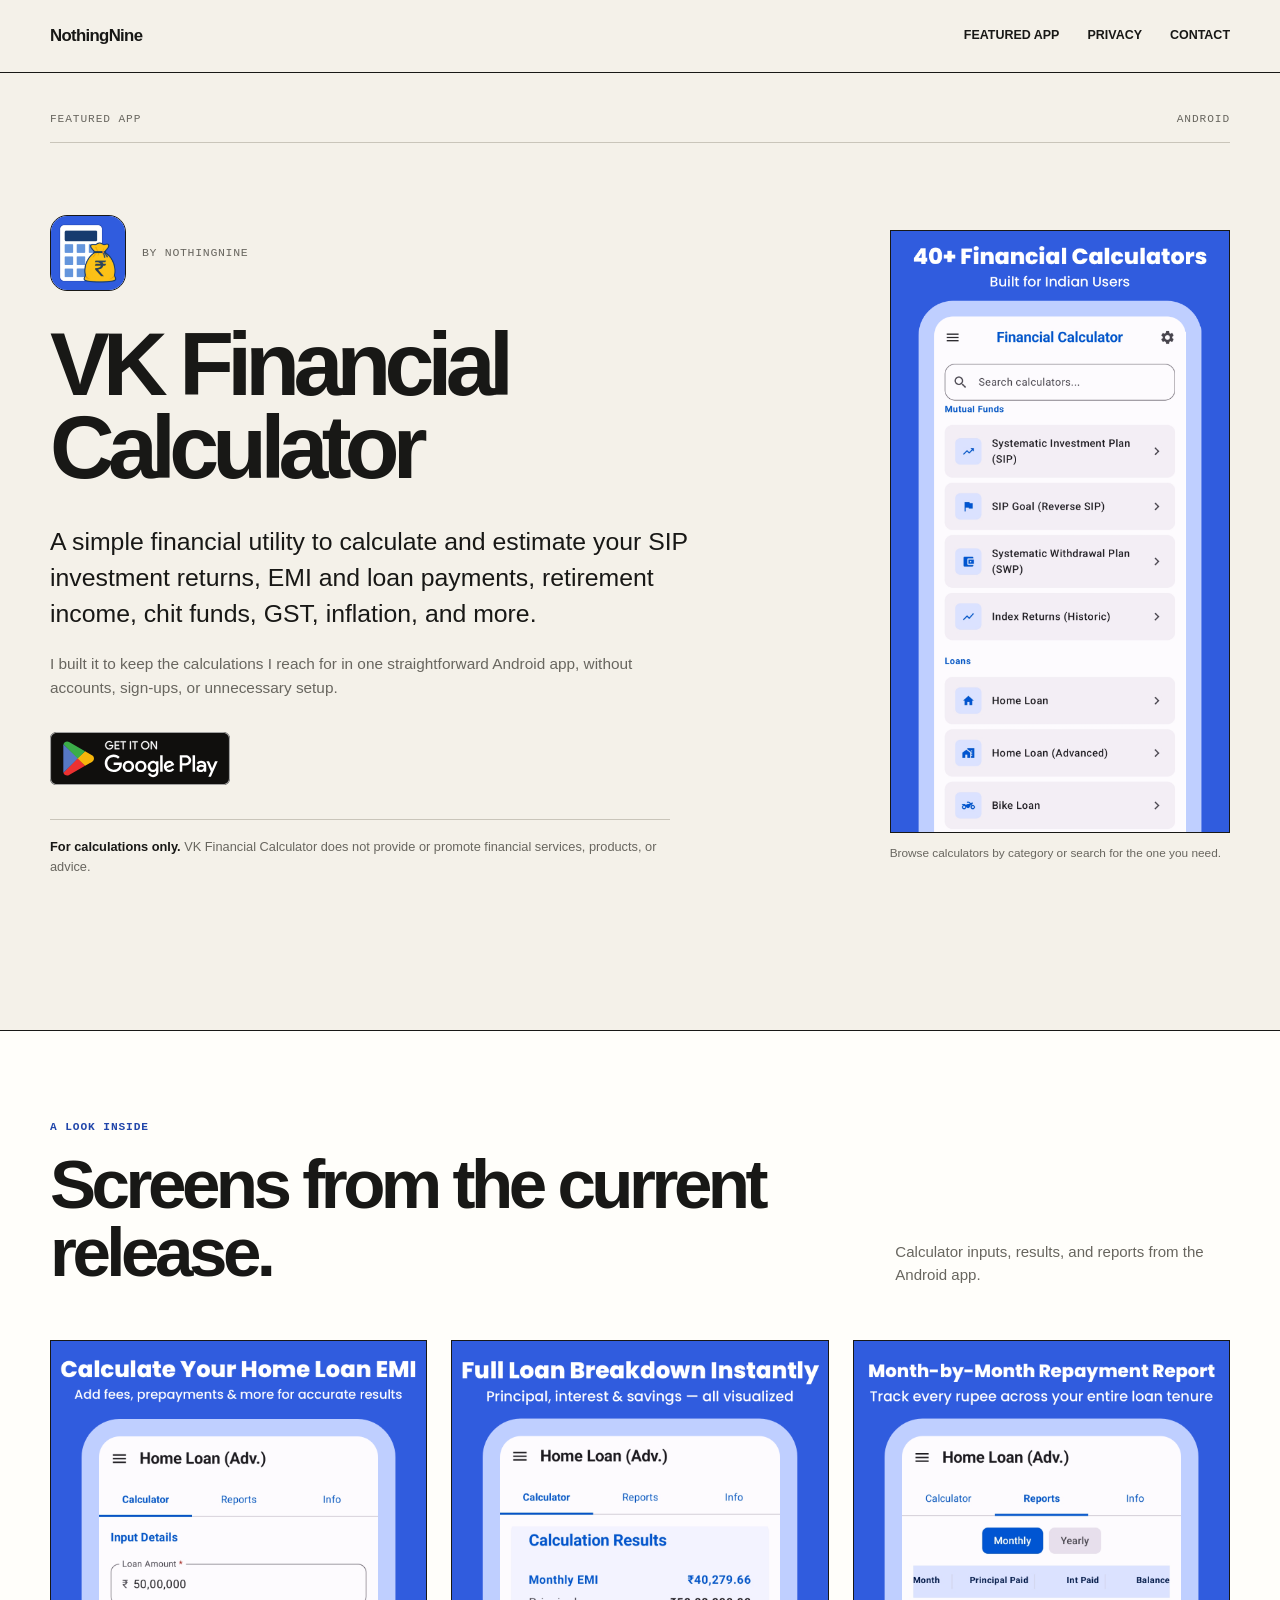
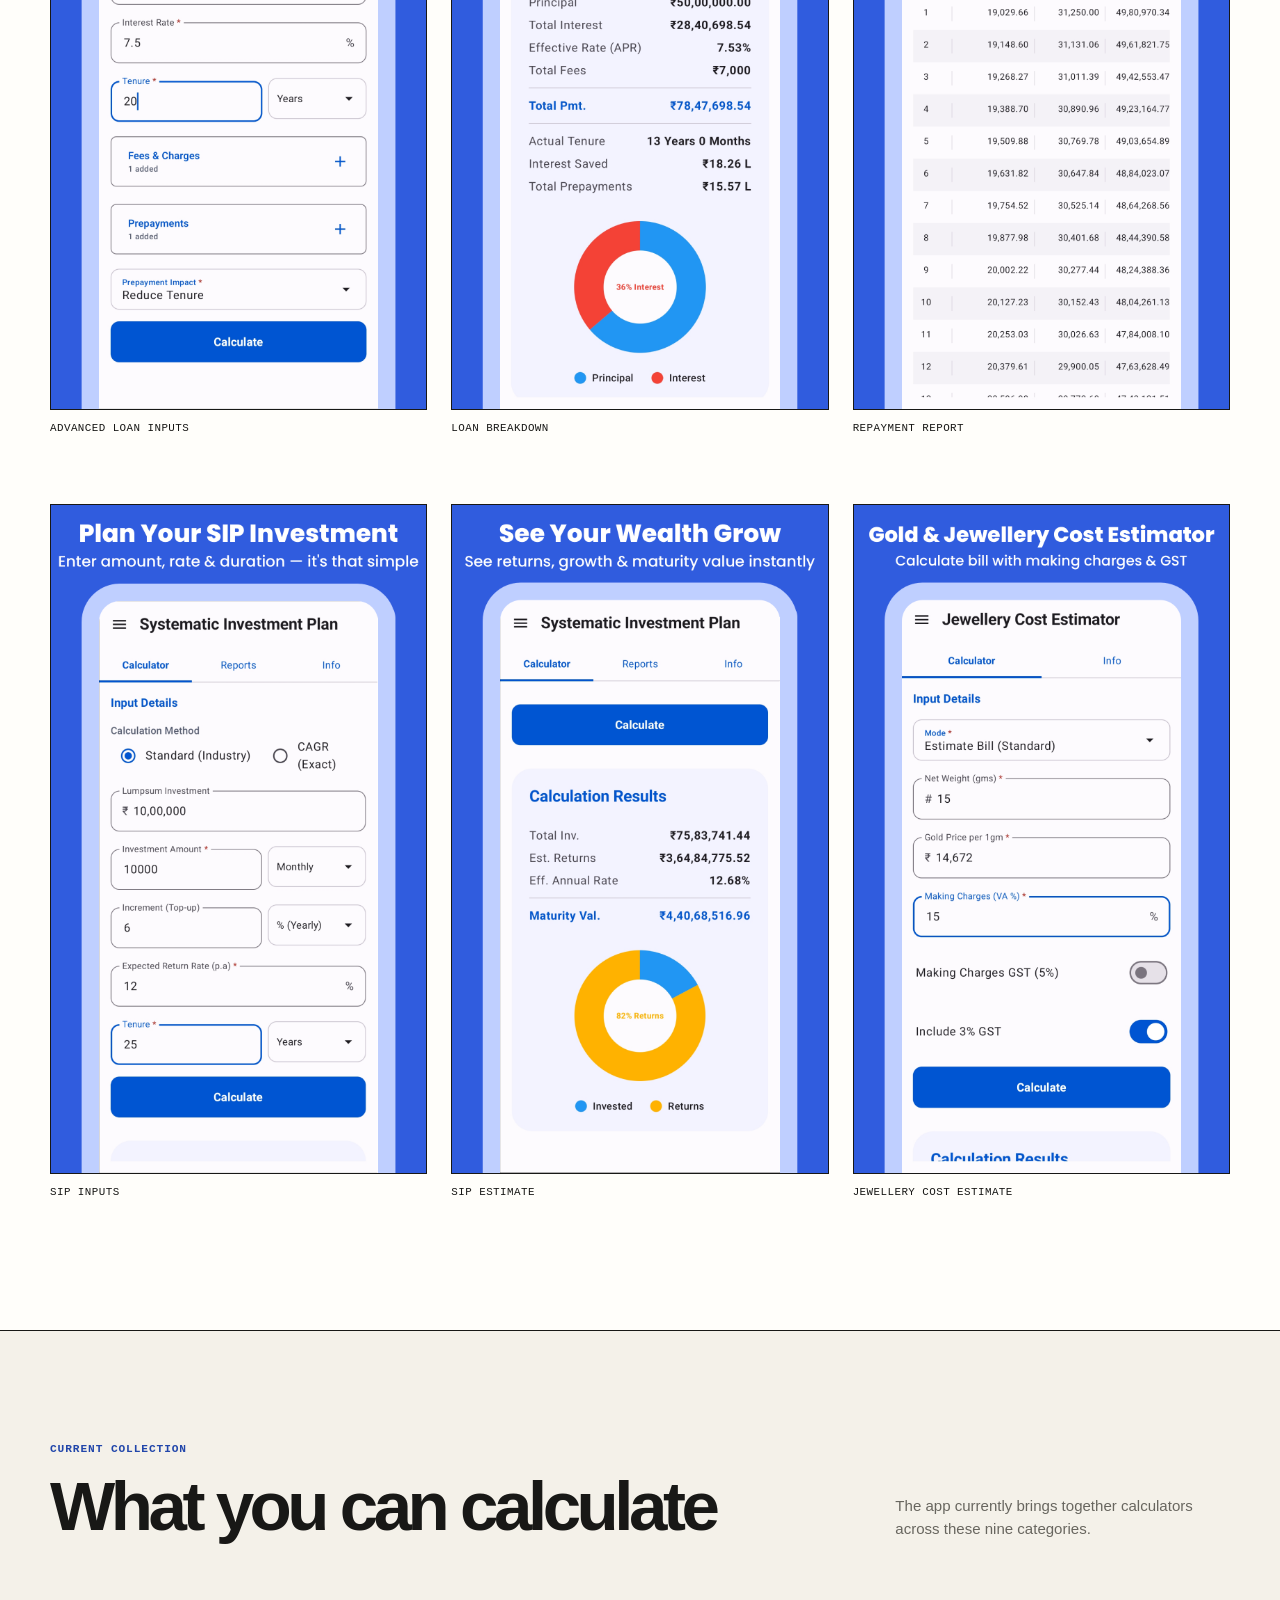
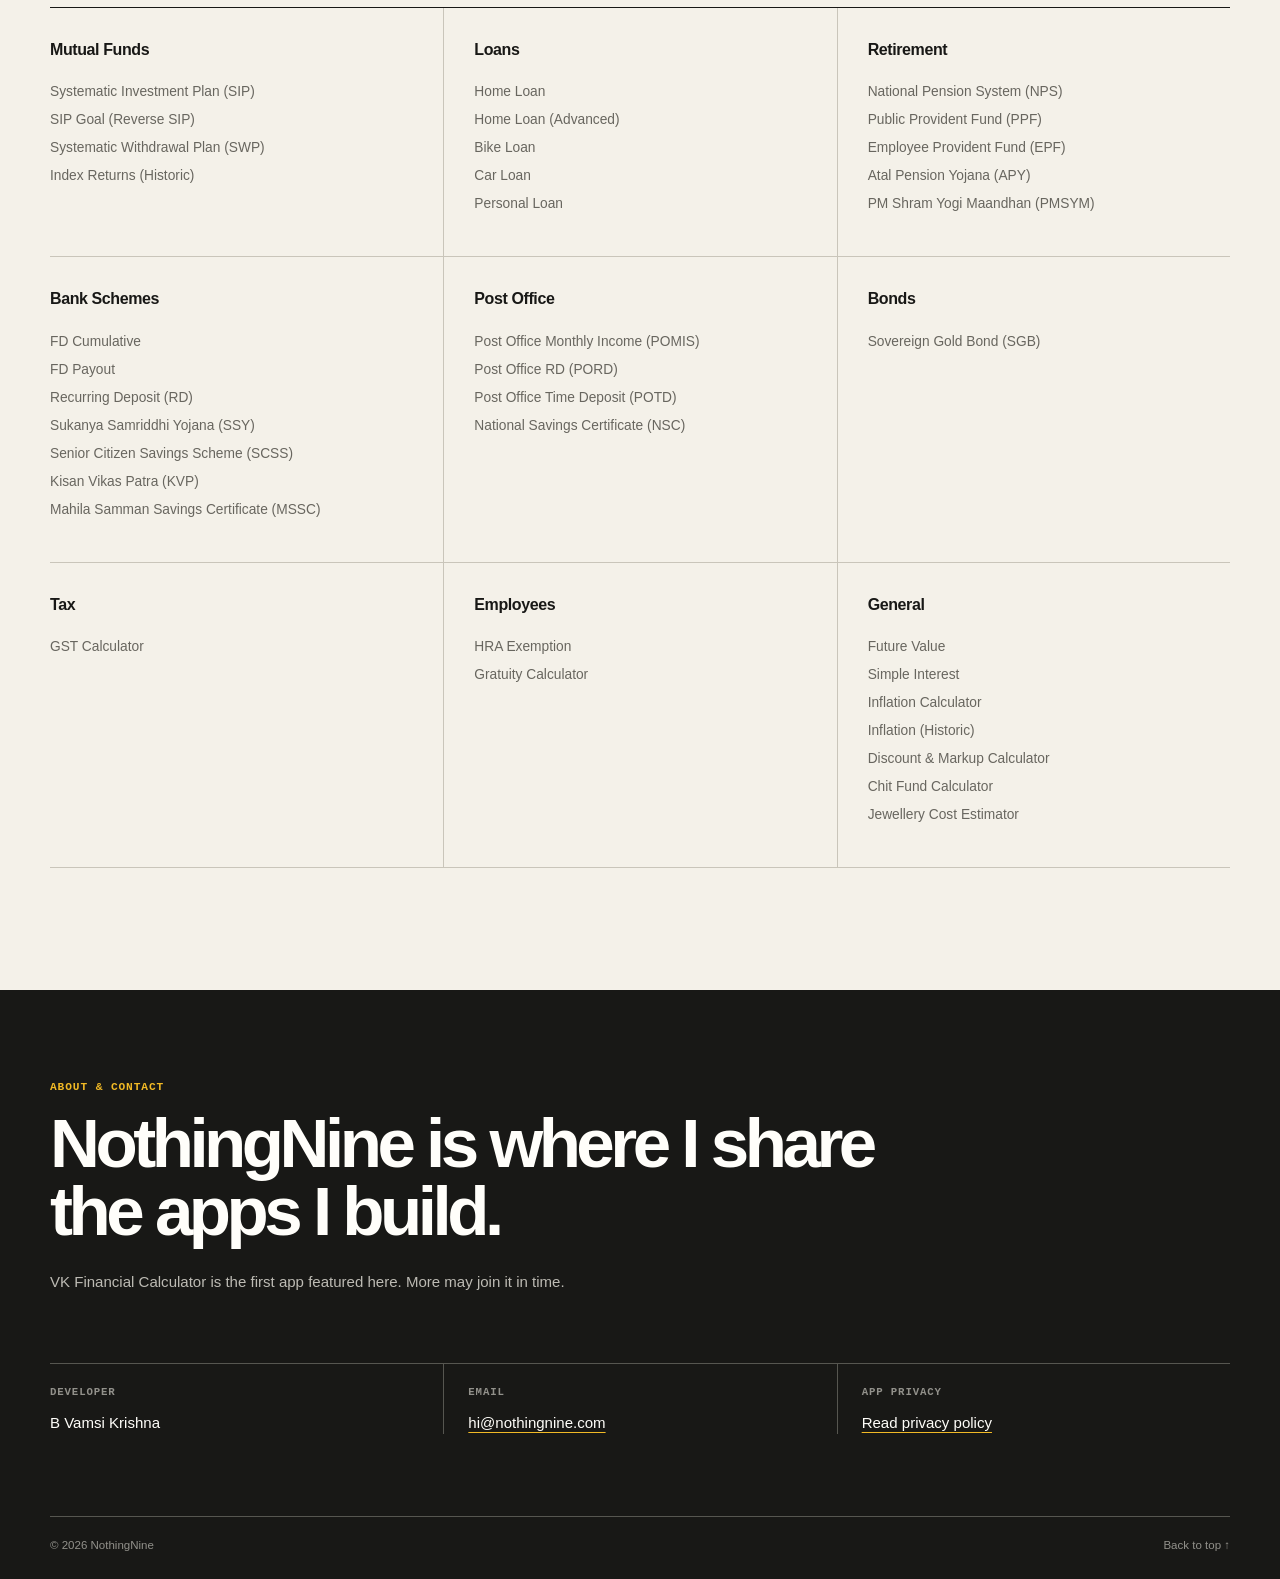
==== commit 332f2ef0: "Refine developer note in index.html Removed unnecessary wording from the developer note." ====
--- a/index.html
+++ b/index.html
@@ -6,7 +6,7 @@
     <meta name="viewport" content="width=device-width, initial-scale=1.0">
     <meta name="description"
         content="NothingNine is the developer home of VK Financial Calculator, a simple Android utility for everyday financial calculations.">
-    <title>NothingNine — Independent Android Apps</title>
+    <title>NothingNine is where I share the apps I build</title>
     <link rel="stylesheet" href="styles.css">
 </head>
 
@@ -40,7 +40,7 @@
                     <p class="featured-intro">A simple financial utility to calculate and estimate your SIP investment
                         returns, EMI and loan payments, retirement income, chit funds, GST, inflation, and more.</p>
                     <p class="developer-note">I built it to keep the calculations I reach for in one straightforward
-                        Android app—without accounts, sign-ups, or unnecessary setup.</p>
+                        Android app, without accounts, sign-ups, or unnecessary setup.</p>
                     <a class="play-store-link"
                         href="https://play.google.com/store/apps/details?id=com.nothingnine.financecalculator&amp;hl=en_IN"
                         aria-label="Get VK Financial Calculator on Google Play">
@@ -96,8 +96,7 @@
                 </figure>
                 <figure>
                     <img src="assets/vk_fin_cal/app_screenshots/playstore_screenshot_6.png"
-                        alt="Systematic Investment Plan estimate with chart" width="1080" height="1920"
-                        loading="lazy">
+                        alt="Systematic Investment Plan estimate with chart" width="1080" height="1920" loading="lazy">
                     <figcaption>SIP estimate</figcaption>
                 </figure>
                 <figure>
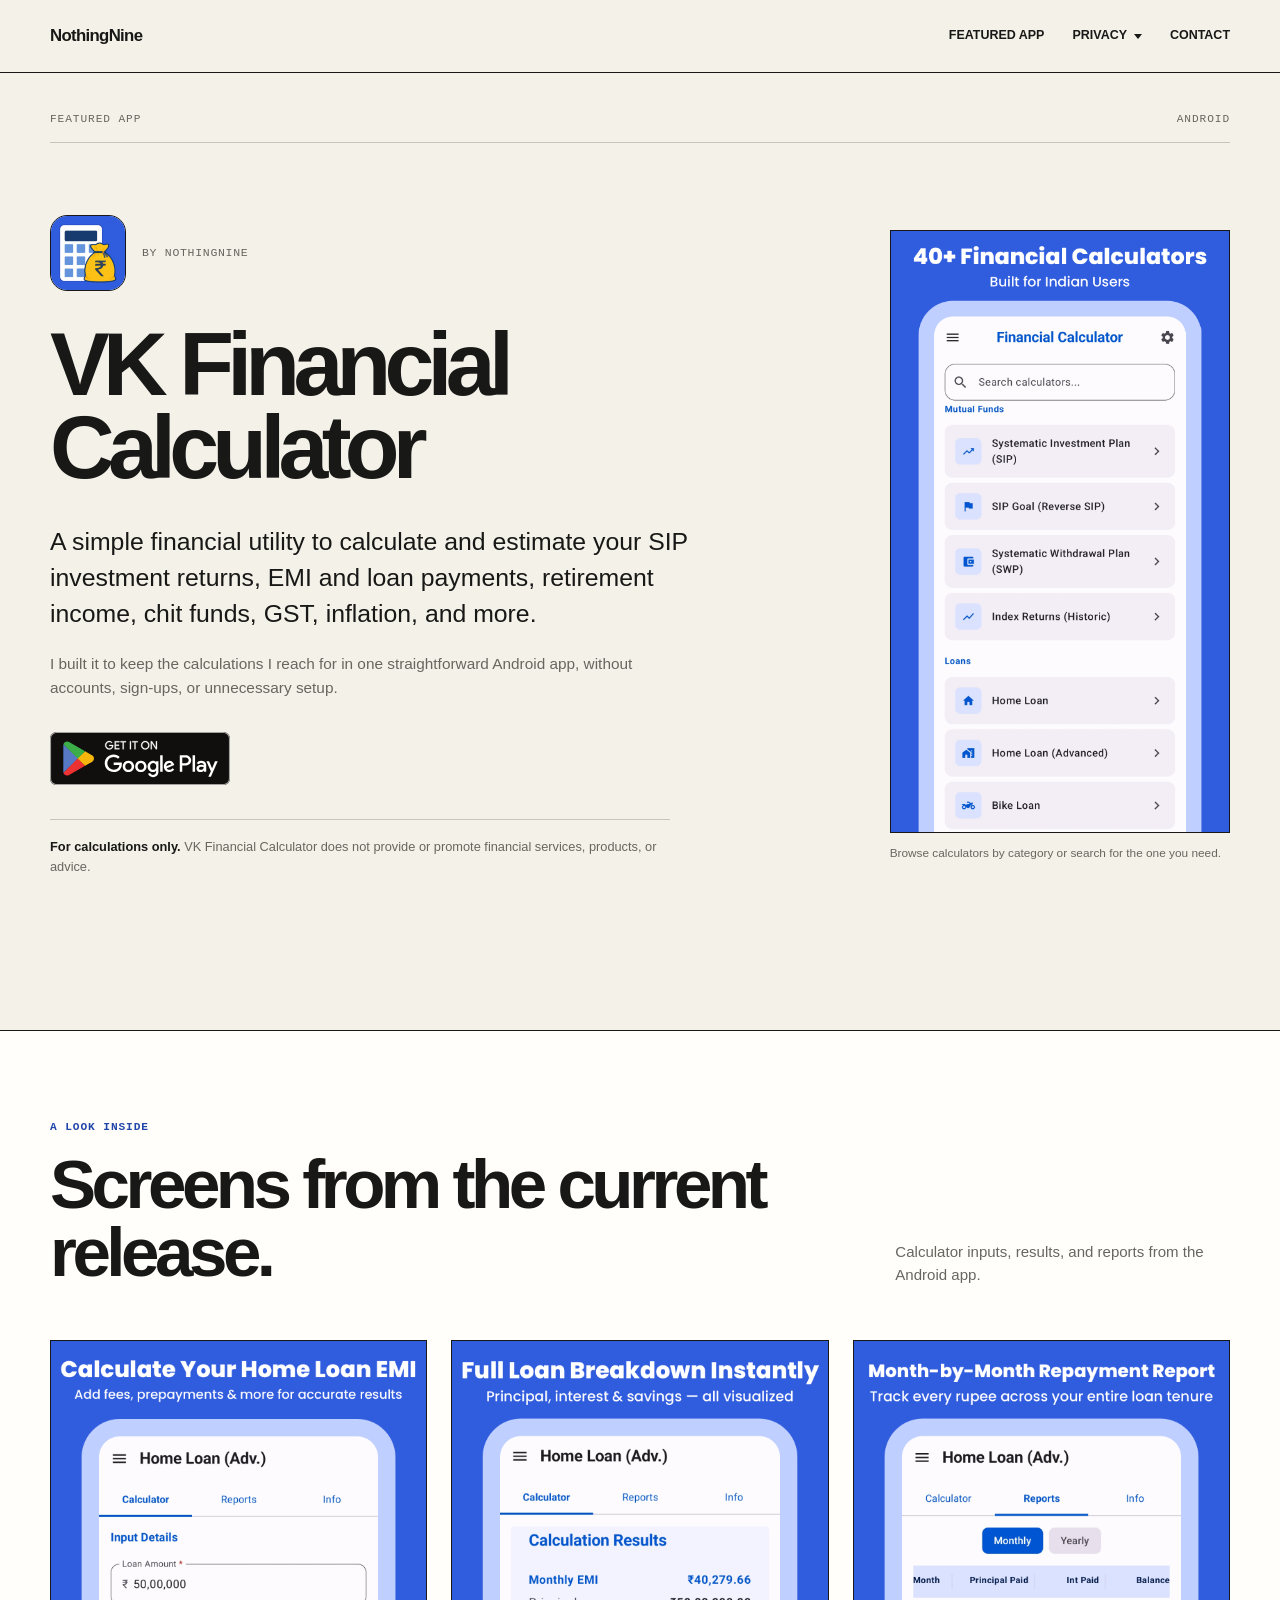
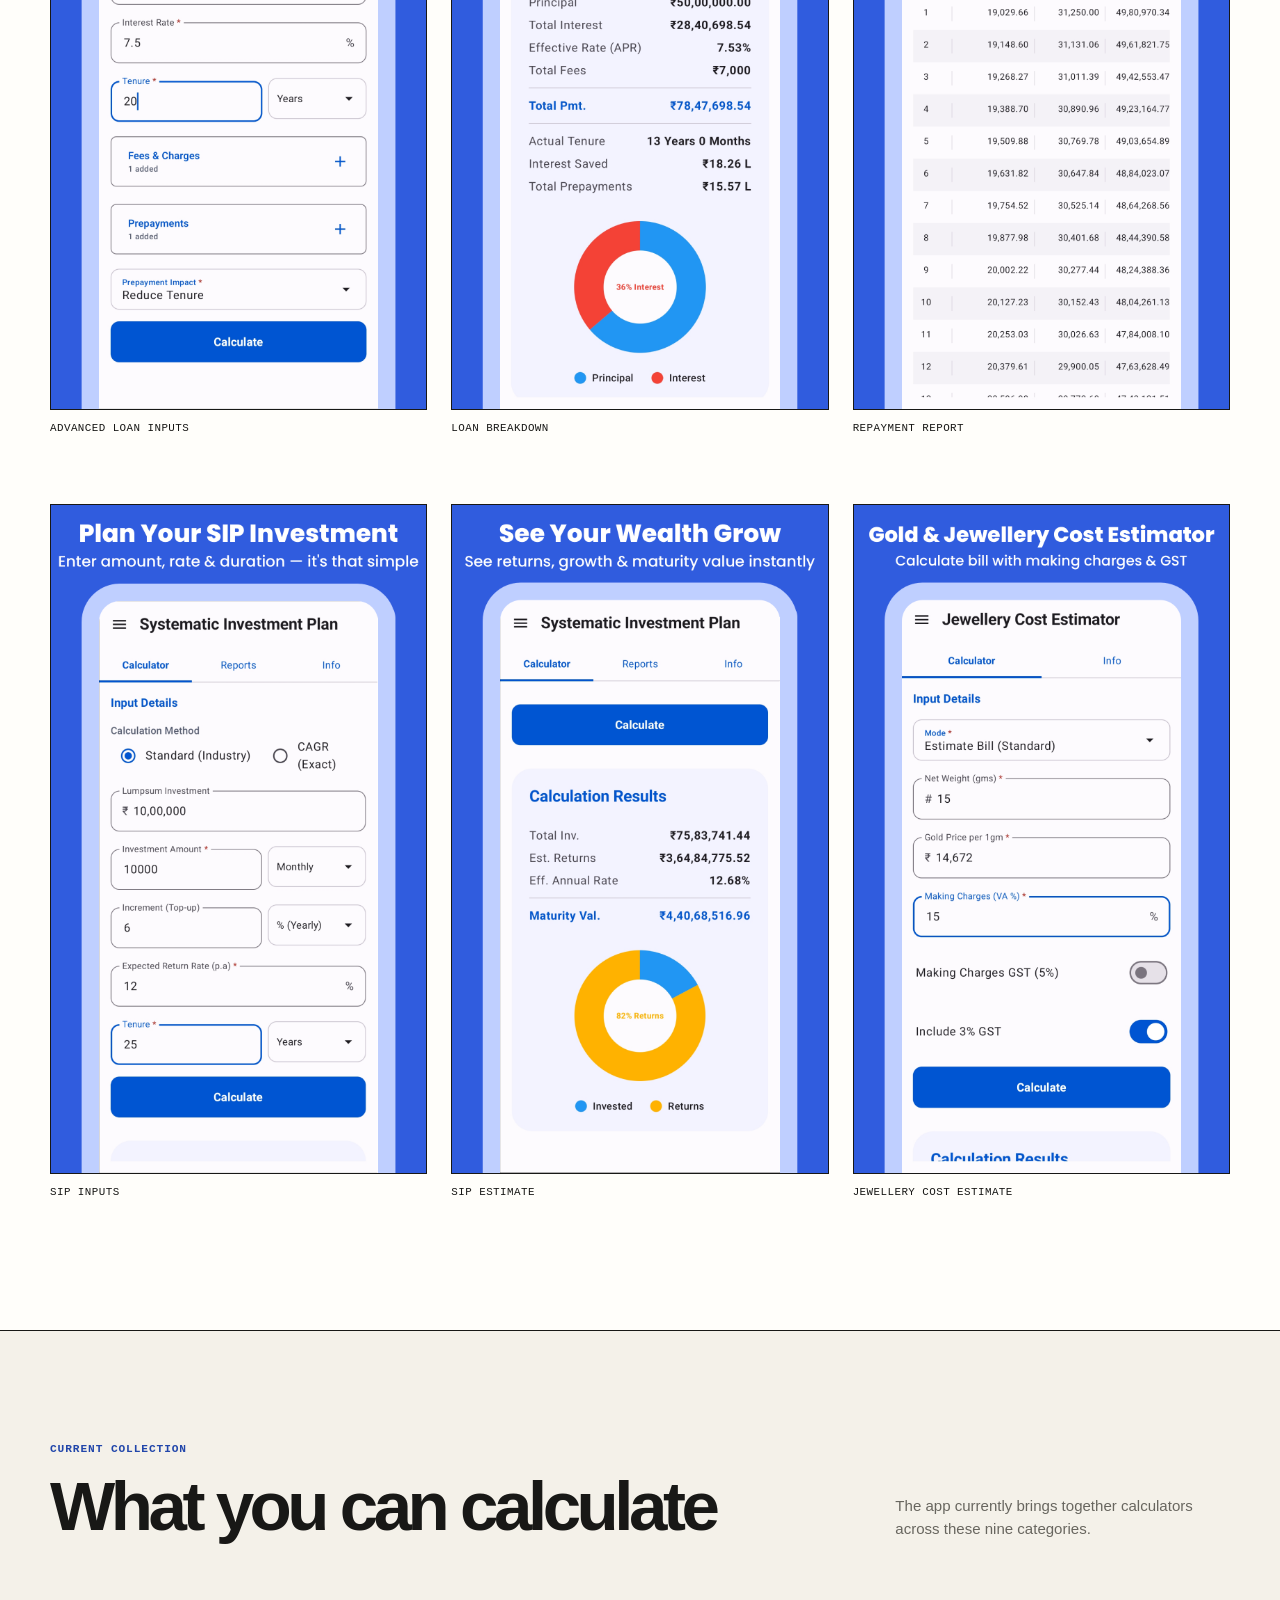
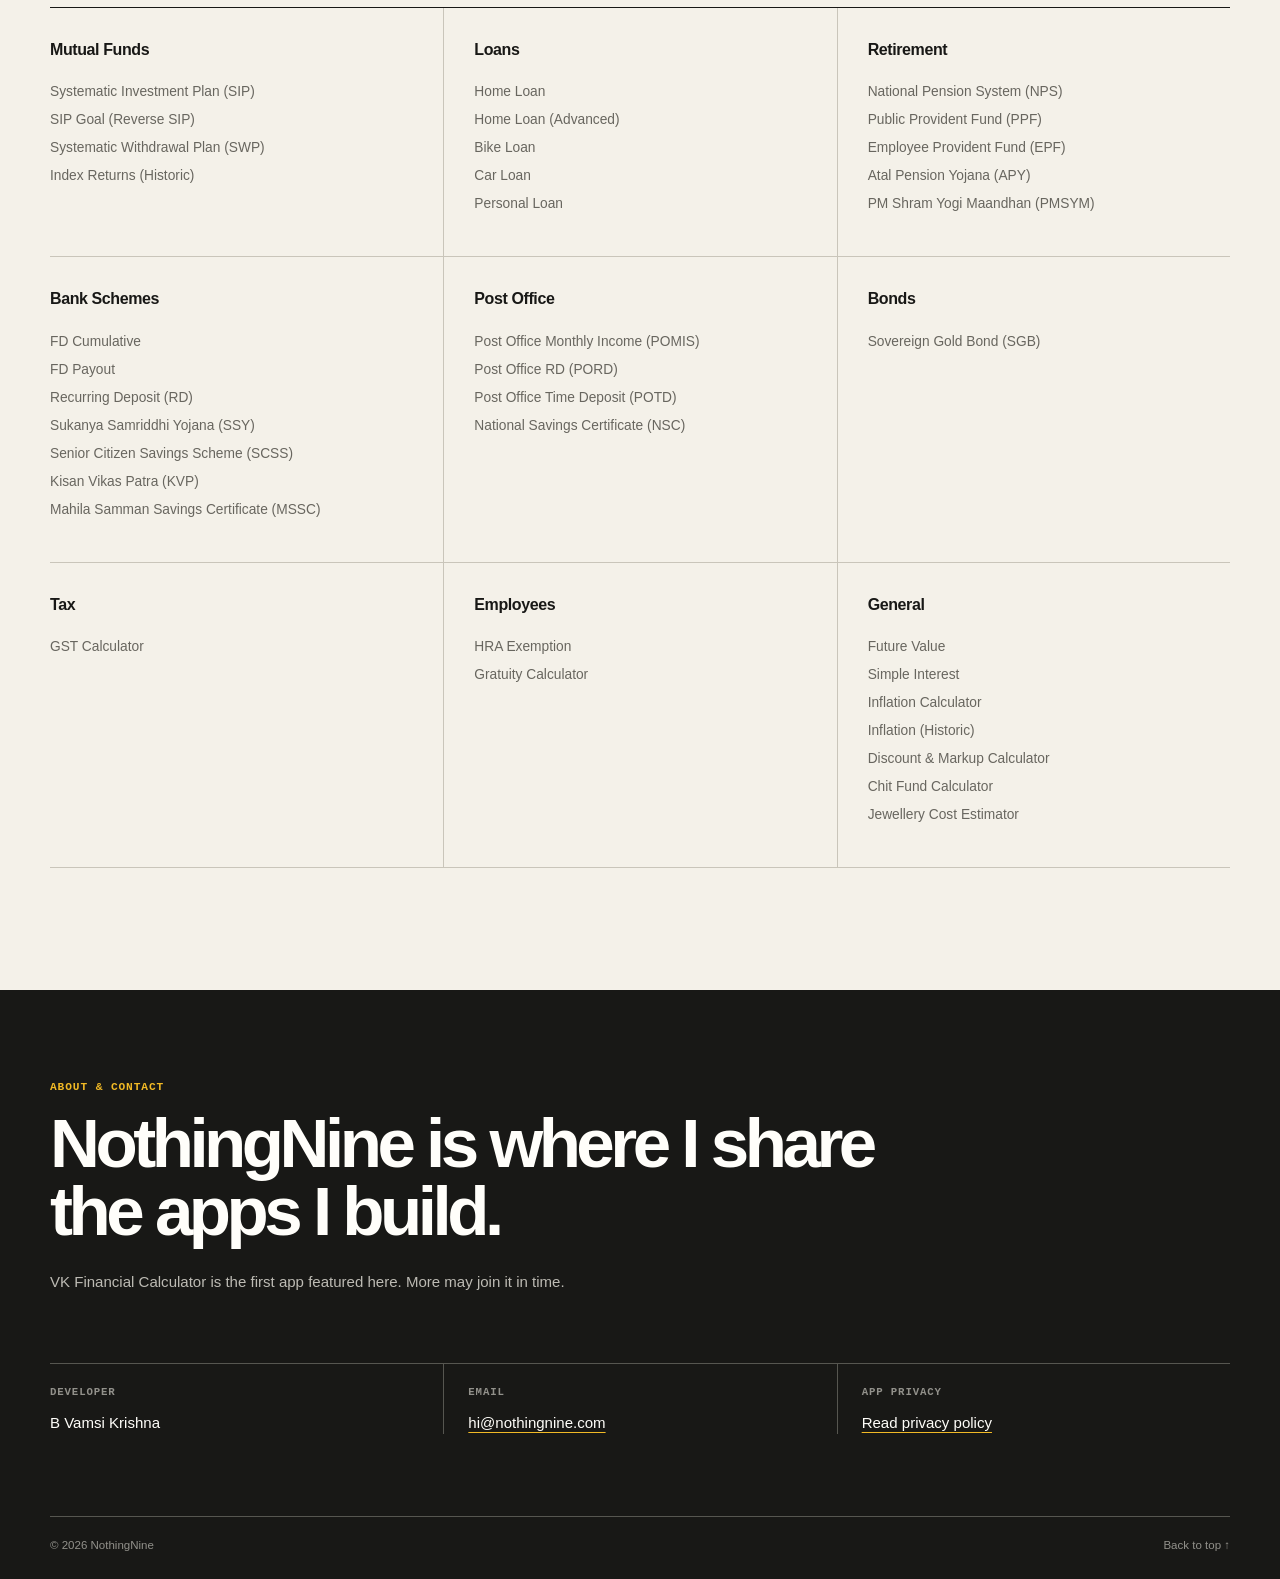
==== commit 4c28637a: "Show both privacy policies in a Privacy nav dropdown Replace the single Privacy nav link with a hove" ====
--- a/index.html
+++ b/index.html
@@ -16,7 +16,13 @@
             <a href="index.html" class="wordmark" aria-label="NothingNine home">NothingNine</a>
             <nav class="site-nav" aria-label="Primary navigation">
                 <a href="#featured">Featured app</a>
-                <a href="vkfincalc-privacy.html">Privacy</a>
+                <div class="nav-dropdown">
+                    <button class="nav-dropdown-trigger" type="button" aria-haspopup="true"><span>Privacy</span></button>
+                    <div class="nav-dropdown-menu" aria-label="Privacy policies">
+                        <a href="vkfincalc-privacy.html">VK Financial Calculator</a>
+                        <a href="telugu-panchangam-privacy.html">Poddu Telugu Panchangam</a>
+                    </div>
+                </div>
                 <a href="#contact">Contact</a>
             </nav>
         </div>
--- a/styles.css
+++ b/styles.css
@@ -47,7 +47,8 @@
     color: inherit;
 }
 
-a:focus-visible {
+a:focus-visible,
+.nav-dropdown-trigger:focus-visible {
     outline: 3px solid var(--yellow);
     outline-offset: 4px;
 }
@@ -94,6 +95,76 @@
 .site-nav a:hover {
     text-decoration: underline;
     text-underline-offset: 5px;
+}
+
+.nav-dropdown {
+    position: relative;
+    display: flex;
+    align-items: center;
+}
+
+/* The tall padding is the hover bridge: it lets the pointer travel from the
+   label to the menu below the header without leaving the trigger. */
+.nav-dropdown-trigger {
+    padding: 26px 0;
+    display: flex;
+    align-items: center;
+    gap: 7px;
+    border: 0;
+    background: none;
+    color: var(--ink);
+    font-family: inherit;
+    font-size: 0.78rem;
+    font-weight: 700;
+    letter-spacing: inherit;
+    line-height: inherit;
+    text-transform: uppercase;
+    cursor: pointer;
+}
+
+.nav-dropdown-trigger::after {
+    content: "";
+    width: 0;
+    height: 0;
+    border-inline: 4px solid transparent;
+    border-top: 5px solid currentColor;
+}
+
+.nav-dropdown:hover .nav-dropdown-trigger span,
+.nav-dropdown:focus-within .nav-dropdown-trigger span {
+    text-decoration: underline;
+    text-underline-offset: 5px;
+}
+
+.nav-dropdown-menu {
+    position: absolute;
+    top: 100%;
+    right: 0;
+    z-index: 20;
+    min-width: 236px;
+    display: none;
+    padding-block: 6px;
+    border: 1px solid var(--ink);
+    background: var(--white);
+}
+
+.nav-dropdown:hover .nav-dropdown-menu,
+.nav-dropdown:focus-within .nav-dropdown-menu {
+    display: block;
+}
+
+.nav-dropdown-menu a {
+    padding: 9px 18px;
+    display: block;
+    font-size: 0.8rem;
+    font-weight: 600;
+    text-transform: none;
+    white-space: nowrap;
+}
+
+.nav-dropdown-menu a:hover {
+    background: var(--paper);
+    text-decoration: none;
 }
 
 .featured-app {
@@ -502,8 +573,12 @@
         gap: 18px;
     }
 
-    .site-nav a:first-child {
+    .site-nav > a:first-child {
         display: none;
+    }
+
+    .nav-dropdown-trigger {
+        padding-block: 22px;
     }
 
     .featured-app {
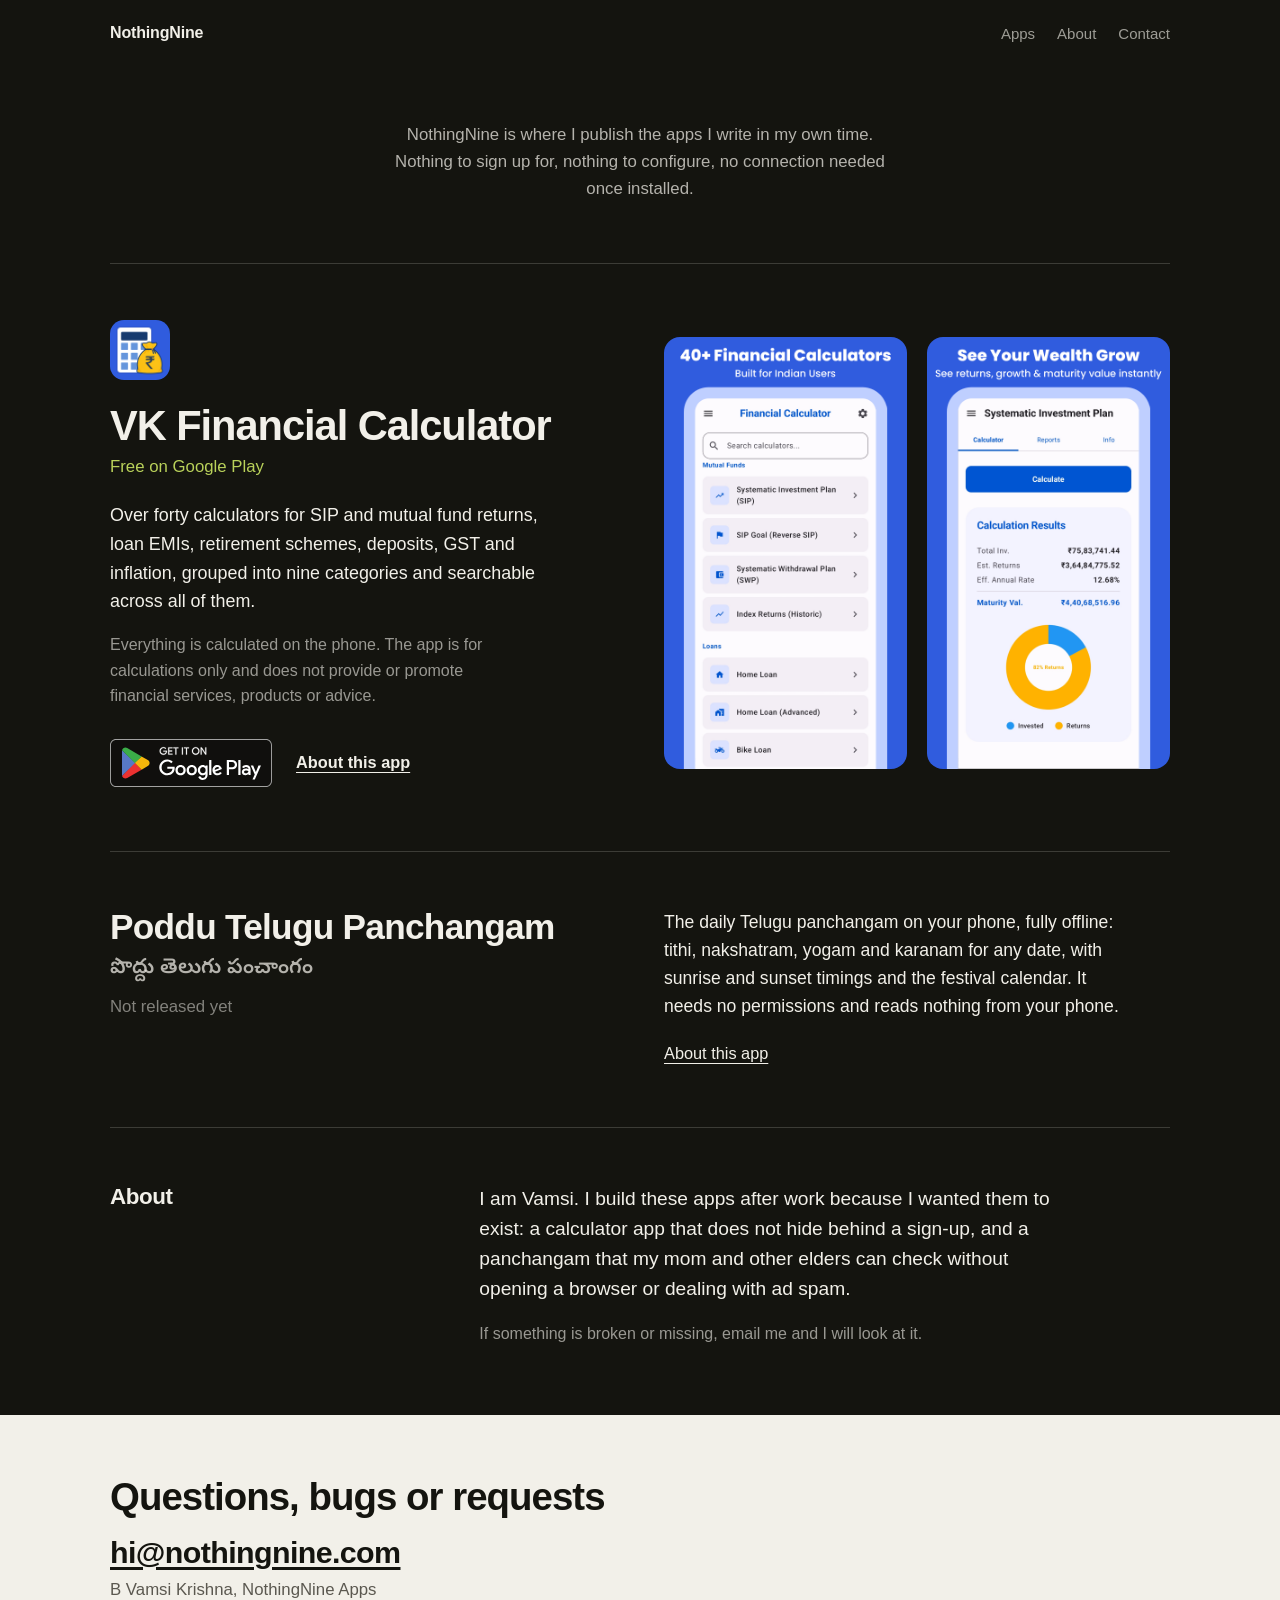
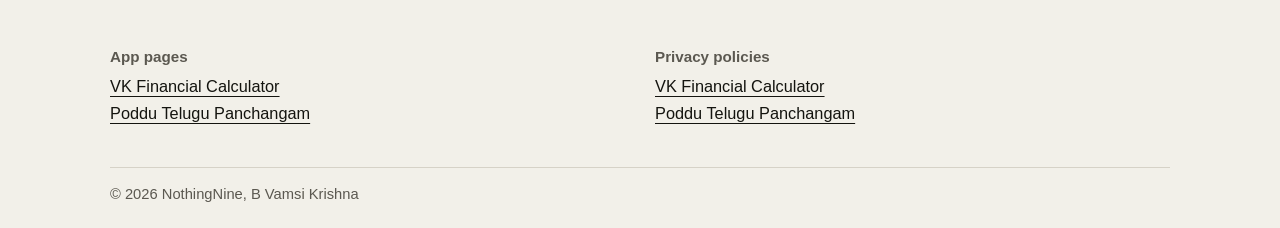
==== commit a0b6fc6d: "Rebuild the site from the Claude Design handoff Five pages on the new ink/lime design: home, an app " ====
--- a/index.html
+++ b/index.html
@@ -5,242 +5,108 @@
     <meta charset="UTF-8">
     <meta name="viewport" content="width=device-width, initial-scale=1.0">
     <meta name="description"
-        content="NothingNine is the developer home of VK Financial Calculator, a simple Android utility for everyday financial calculations.">
-    <title>NothingNine is where I share the apps I build</title>
+        content="NothingNine is where B Vamsi Krishna publishes the Android apps he writes in his own time: VK Financial Calculator and Poddu Telugu Panchangam.">
+    <title>NothingNine</title>
+    <link rel="preconnect" href="https://fonts.googleapis.com">
+    <link rel="preconnect" href="https://fonts.gstatic.com" crossorigin>
+    <link href="https://fonts.googleapis.com/css2?family=Noto+Sans+Telugu:wght@400;600&display=swap" rel="stylesheet">
     <link rel="stylesheet" href="styles.css">
 </head>
 
-<body>
-    <header class="site-header">
-        <div class="site-shell header-inner">
-            <a href="index.html" class="wordmark" aria-label="NothingNine home">NothingNine</a>
+<body class="theme-ink">
+    <div class="shell">
+        <header class="site-header">
+            <a href="#top" class="wordmark">NothingNine</a>
             <nav class="site-nav" aria-label="Primary navigation">
-                <a href="#featured">Featured app</a>
-                <div class="nav-dropdown">
-                    <button class="nav-dropdown-trigger" type="button" aria-haspopup="true"><span>Privacy</span></button>
-                    <div class="nav-dropdown-menu" aria-label="Privacy policies">
+                <a href="#apps">Apps</a>
+                <a href="#about">About</a>
+                <a href="#contact">Contact</a>
+            </nav>
+        </header>
+
+        <section class="intro" id="top">
+            <p>NothingNine is where I publish the apps I write in my own time. Nothing to sign up for, nothing to
+                configure, no connection needed once installed.</p>
+        </section>
+
+        <section id="apps" aria-label="Apps">
+            <article class="app-listing section-ruled" id="vk-financial-calculator">
+                <div>
+                    <img class="app-listing-icon" src="assets/vk_fin_cal/vk_finacial_calculator_icon.png"
+                        alt="VK Financial Calculator icon" width="1024" height="1024">
+                    <h2>VK Financial Calculator</h2>
+                    <p class="availability">Free on Google Play</p>
+                    <p class="app-listing-lead">Over forty calculators for SIP and mutual fund returns, loan EMIs,
+                        retirement schemes, deposits, GST and inflation, grouped into nine categories and searchable
+                        across all of them.</p>
+                    <p class="app-listing-note">Everything is calculated on the phone. The app is for calculations only
+                        and does not provide or promote financial services, products or advice.</p>
+                    <div class="action-row">
+                        <a href="https://play.google.com/store/apps/details?id=com.nothingnine.financecalculator&amp;hl=en_IN"
+                            aria-label="Get VK Financial Calculator on Google Play">
+                            <img src="assets/play_store_badge.svg" alt="Get it on Google Play" width="162" height="48">
+                        </a>
+                        <a href="vkfincalc.html">About this app</a>
+                    </div>
+                </div>
+                <div class="app-listing-shots">
+                    <img src="assets/vk_fin_cal/app_screenshots/playstore_screenshot_1.png" alt="Calculator categories"
+                        width="1080" height="1920" loading="lazy">
+                    <img src="assets/vk_fin_cal/app_screenshots/playstore_screenshot_6.png"
+                        alt="An SIP estimate with a growth chart" width="1080" height="1920" loading="lazy">
+                </div>
+            </article>
+
+            <article class="app-listing app-listing-top app-listing-secondary section-ruled" id="poddu-telugu-panchangam">
+                <div>
+                    <h2>Poddu Telugu Panchangam</h2>
+                    <p class="telugu-title" lang="te">పొద్దు తెలుగు పంచాంగం</p>
+                    <p class="availability availability-pending">Not released yet</p>
+                </div>
+                <div>
+                    <p class="app-listing-body">The daily Telugu panchangam on your phone, fully offline: tithi,
+                        nakshatram, yogam and karanam for any date, with sunrise and sunset timings and the festival
+                        calendar. It needs no permissions and reads nothing from your phone.</p>
+                    <p class="app-listing-more"><a href="telugu-panchangam.html">About this app</a></p>
+                </div>
+            </article>
+        </section>
+
+        <section class="about section-ruled" id="about" aria-labelledby="about-title">
+            <h2 id="about-title">About</h2>
+            <div class="about-body">
+                <p>I am Vamsi. I build these apps after work because I wanted them to exist: a calculator app that does
+                    not hide behind a sign-up, and a panchangam that my mom and other elders can check without opening a
+                    browser or dealing with ad spam.</p>
+                <p>If something is broken or missing, email me and I will look at it.</p>
+            </div>
+        </section>
+    </div>
+
+    <footer class="site-footer site-footer-home" id="contact">
+        <div class="shell">
+            <h2>Questions, bugs or requests</h2>
+            <p class="footer-email"><a href="mailto:hi@nothingnine.com">hi@nothingnine.com</a></p>
+            <p class="footer-byline">B Vamsi Krishna, NothingNine Apps</p>
+
+            <div class="footer-links">
+                <div>
+                    <h3>App pages</h3>
+                    <p>
+                        <a href="vkfincalc.html">VK Financial Calculator</a>
+                        <a href="telugu-panchangam.html">Poddu Telugu Panchangam</a>
+                    </p>
+                </div>
+                <div>
+                    <h3>Privacy policies</h3>
+                    <p>
                         <a href="vkfincalc-privacy.html">VK Financial Calculator</a>
                         <a href="telugu-panchangam-privacy.html">Poddu Telugu Panchangam</a>
-                    </div>
+                    </p>
                 </div>
-                <a href="#contact">Contact</a>
-            </nav>
-        </div>
-    </header>
-
-    <main>
-        <section class="featured-app site-shell" id="featured" aria-labelledby="featured-title">
-            <div class="section-marker">
-                <span>Featured app</span>
-                <span>Android</span>
             </div>
 
-            <div class="featured-grid">
-                <div class="featured-copy">
-                    <div class="app-identity">
-                        <img class="app-icon" src="assets/vk_fin_cal/vk_finacial_calculator_icon.png"
-                            alt="VK Financial Calculator app icon" width="1024" height="1024">
-                        <p>By NothingNine</p>
-                    </div>
-                    <h1 id="featured-title">VK Financial Calculator</h1>
-                    <p class="featured-intro">A simple financial utility to calculate and estimate your SIP investment
-                        returns, EMI and loan payments, retirement income, chit funds, GST, inflation, and more.</p>
-                    <p class="developer-note">I built it to keep the calculations I reach for in one straightforward
-                        Android app, without accounts, sign-ups, or unnecessary setup.</p>
-                    <a class="play-store-link"
-                        href="https://play.google.com/store/apps/details?id=com.nothingnine.financecalculator&amp;hl=en_IN"
-                        aria-label="Get VK Financial Calculator on Google Play">
-                        <img src="assets/play_store_badge.svg" alt="Get it on Google Play" width="180" height="53">
-                    </a>
-                    <aside class="purpose-note" aria-label="About the purpose of the app">
-                        <strong>For calculations only.</strong> VK Financial Calculator does not provide or promote
-                        financial services, products, or advice.
-                    </aside>
-                </div>
-
-                <figure class="featured-screen">
-                    <img src="assets/vk_fin_cal/app_screenshots/playstore_screenshot_1.png"
-                        alt="VK Financial Calculator screen showing its calculator categories" width="1080"
-                        height="1920">
-                    <figcaption>Browse calculators by category or search for the one you need.</figcaption>
-                </figure>
-            </div>
-
-        </section>
-
-        <section class="screens-section" id="screens" aria-labelledby="screens-title">
-            <div class="site-shell screens-intro">
-                <div>
-                    <p class="section-label">A look inside</p>
-                    <h2 id="screens-title">Screens from the current release.</h2>
-                </div>
-                <p>Calculator inputs, results, and reports from the Android app.</p>
-            </div>
-
-            <div class="screenshot-grid site-shell" aria-label="VK Financial Calculator screenshots">
-                <figure>
-                    <img src="assets/vk_fin_cal/app_screenshots/playstore_screenshot_2.png"
-                        alt="Advanced home loan calculator input screen" width="1080" height="1920" loading="lazy">
-                    <figcaption>Advanced loan inputs</figcaption>
-                </figure>
-                <figure>
-                    <img src="assets/vk_fin_cal/app_screenshots/playstore_screenshot_3.png"
-                        alt="Home loan calculation result with principal and interest breakdown" width="1080"
-                        height="1920" loading="lazy">
-                    <figcaption>Loan breakdown</figcaption>
-                </figure>
-                <figure>
-                    <img src="assets/vk_fin_cal/app_screenshots/playstore_screenshot_4.png"
-                        alt="Month-by-month home loan repayment report" width="1080" height="1920" loading="lazy">
-                    <figcaption>Repayment report</figcaption>
-                </figure>
-                <figure>
-                    <img src="assets/vk_fin_cal/app_screenshots/playstore_screenshot_5.png"
-                        alt="Systematic Investment Plan calculator input screen" width="1080" height="1920"
-                        loading="lazy">
-                    <figcaption>SIP inputs</figcaption>
-                </figure>
-                <figure>
-                    <img src="assets/vk_fin_cal/app_screenshots/playstore_screenshot_6.png"
-                        alt="Systematic Investment Plan estimate with chart" width="1080" height="1920" loading="lazy">
-                    <figcaption>SIP estimate</figcaption>
-                </figure>
-                <figure>
-                    <img src="assets/vk_fin_cal/app_screenshots/playstore_screenshot_7.png"
-                        alt="Jewellery cost estimator input screen" width="1080" height="1920" loading="lazy">
-                    <figcaption>Jewellery cost estimate</figcaption>
-                </figure>
-            </div>
-        </section>
-
-        <section class="calculator-section site-shell" id="calculators" aria-labelledby="calculators-title">
-            <div class="section-intro calculator-intro">
-                <div>
-                    <p class="section-label">Current collection</p>
-                    <h2 id="calculators-title">What you can calculate</h2>
-                </div>
-                <p>The app currently brings together calculators across these nine categories.</p>
-            </div>
-
-            <div class="calculator-groups">
-                <section class="calculator-group">
-                    <h3>Mutual Funds</h3>
-                    <ul>
-                        <li>Systematic Investment Plan (SIP)</li>
-                        <li>SIP Goal (Reverse SIP)</li>
-                        <li>Systematic Withdrawal Plan (SWP)</li>
-                        <li>Index Returns (Historic)</li>
-                    </ul>
-                </section>
-
-                <section class="calculator-group">
-                    <h3>Loans</h3>
-                    <ul>
-                        <li>Home Loan</li>
-                        <li>Home Loan (Advanced)</li>
-                        <li>Bike Loan</li>
-                        <li>Car Loan</li>
-                        <li>Personal Loan</li>
-                    </ul>
-                </section>
-
-                <section class="calculator-group">
-                    <h3>Retirement</h3>
-                    <ul>
-                        <li>National Pension System (NPS)</li>
-                        <li>Public Provident Fund (PPF)</li>
-                        <li>Employee Provident Fund (EPF)</li>
-                        <li>Atal Pension Yojana (APY)</li>
-                        <li>PM Shram Yogi Maandhan (PMSYM)</li>
-                    </ul>
-                </section>
-
-                <section class="calculator-group">
-                    <h3>Bank Schemes</h3>
-                    <ul>
-                        <li>FD Cumulative</li>
-                        <li>FD Payout</li>
-                        <li>Recurring Deposit (RD)</li>
-                        <li>Sukanya Samriddhi Yojana (SSY)</li>
-                        <li>Senior Citizen Savings Scheme (SCSS)</li>
-                        <li>Kisan Vikas Patra (KVP)</li>
-                        <li>Mahila Samman Savings Certificate (MSSC)</li>
-                    </ul>
-                </section>
-
-                <section class="calculator-group">
-                    <h3>Post Office</h3>
-                    <ul>
-                        <li>Post Office Monthly Income (POMIS)</li>
-                        <li>Post Office RD (PORD)</li>
-                        <li>Post Office Time Deposit (POTD)</li>
-                        <li>National Savings Certificate (NSC)</li>
-                    </ul>
-                </section>
-
-                <section class="calculator-group">
-                    <h3>Bonds</h3>
-                    <ul>
-                        <li>Sovereign Gold Bond (SGB)</li>
-                    </ul>
-                </section>
-
-                <section class="calculator-group">
-                    <h3>Tax</h3>
-                    <ul>
-                        <li>GST Calculator</li>
-                    </ul>
-                </section>
-
-                <section class="calculator-group">
-                    <h3>Employees</h3>
-                    <ul>
-                        <li>HRA Exemption</li>
-                        <li>Gratuity Calculator</li>
-                    </ul>
-                </section>
-
-                <section class="calculator-group">
-                    <h3>General</h3>
-                    <ul>
-                        <li>Future Value</li>
-                        <li>Simple Interest</li>
-                        <li>Inflation Calculator</li>
-                        <li>Inflation (Historic)</li>
-                        <li>Discount &amp; Markup Calculator</li>
-                        <li>Chit Fund Calculator</li>
-                        <li>Jewellery Cost Estimator</li>
-                    </ul>
-                </section>
-            </div>
-        </section>
-    </main>
-
-    <footer class="site-footer" id="contact">
-        <div class="site-shell">
-            <div class="footer-heading">
-                <p class="section-label">About &amp; Contact</p>
-                <h2>NothingNine is where I share the apps I build.</h2>
-                <p>VK Financial Calculator is the first app featured here. More may join it in time.</p>
-            </div>
-            <dl class="footer-details">
-                <div>
-                    <dt>Developer</dt>
-                    <dd>B Vamsi Krishna</dd>
-                </div>
-                <div>
-                    <dt>Email</dt>
-                    <dd><a href="mailto:hi@nothingnine.com">hi@nothingnine.com</a></dd>
-                </div>
-                <div>
-                    <dt>App privacy</dt>
-                    <dd><a href="vkfincalc-privacy.html">Read privacy policy</a></dd>
-                </div>
-            </dl>
-            <div class="footer-bottom">
-                <p>&copy; 2026 NothingNine</p>
-                <a href="#featured">Back to top ↑</a>
-            </div>
+            <p class="footer-legal">&copy; 2026 NothingNine, B Vamsi Krishna</p>
         </div>
     </footer>
 </body>
--- a/styles.css
+++ b/styles.css
@@ -1,13 +1,34 @@
+/* NothingNine website
+   Two backgrounds (ink, paper) and one accent hue. Do not add more.
+   Layouts use auto-fit grids rather than breakpoints, so there are no
+   width media queries anywhere in this file. */
+
 :root {
-    --paper: #f4f1e9;
-    --white: #fffefa;
-    --ink: #181816;
-    --muted: #68665f;
-    --line: #c9c5ba;
-    --blue: #315edb;
-    --blue-dark: #2146aa;
-    --yellow: #f1b925;
-    --max-width: 1180px;
+    --ink: #14140f;
+    --paper: #f2f0e9;
+
+    --lime: #b9d15a;
+    --lime-hover: #c9de78;
+    --lime-on-paper: #4f5c18;
+
+    /* On the ink background */
+    --nav-on-ink: rgba(242, 240, 233, 0.62);
+    --body-on-ink: rgba(242, 240, 233, 0.72);
+    --list-on-ink: rgba(242, 240, 233, 0.78);
+    --muted-on-ink: rgba(242, 240, 233, 0.6);
+    --faint-on-ink: rgba(242, 240, 233, 0.5);
+    --caption-on-ink: rgba(242, 240, 233, 0.55);
+    --rule-on-ink: rgba(242, 240, 233, 0.18);
+    --rule-on-ink-strong: rgba(242, 240, 233, 0.24);
+
+    /* On the paper background */
+    --muted-on-paper: #5b5850;
+    --body-on-paper: #3a3830;
+    --rule-on-paper: #d6d2c7;
+
+    --shell: min(calc(100% - 40px), 1060px);
+    --shell-wide: min(calc(100% - 48px), 1240px);
+    --reading: min(calc(100% - 48px), 720px);
 }
 
 *,
@@ -21,656 +42,877 @@
 }
 
 body {
-    min-height: 100vh;
-    margin: 0;
-    display: flex;
-    flex-direction: column;
-    background: var(--paper);
-    color: var(--ink);
-    font-family: Arial, Helvetica, sans-serif;
-    font-size: 16px;
-    line-height: 1.55;
-    text-rendering: optimizeLegibility;
-}
-
-main {
-    flex: 1;
+    margin: 0;
+    font-family: Helvetica, "Helvetica Neue", Arial, sans-serif;
+    -webkit-font-smoothing: antialiased;
 }
 
 img {
     display: block;
+    max-width: 100%;
     height: auto;
-    max-width: 100%;
-}
-
-a {
-    color: inherit;
-}
-
-a:focus-visible,
-.nav-dropdown-trigger:focus-visible {
-    outline: 3px solid var(--yellow);
-    outline-offset: 4px;
-}
-
-.site-shell {
-    width: min(calc(100% - 48px), var(--max-width));
+}
+
+::selection {
+    background: var(--lime);
+    color: var(--ink);
+}
+
+/* The design specifies no focus styling. Leaving keyboard users without a
+   visible focus indicator is not acceptable, so one is added per surface. */
+:focus-visible {
+    outline: 2px solid var(--lime);
+    outline-offset: 3px;
+}
+
+.theme-ink {
+    background: var(--ink);
+    color: var(--paper);
+}
+
+.theme-paper {
+    background: var(--paper);
+    color: var(--ink);
+}
+
+.theme-ink a {
+    color: var(--paper);
+    text-underline-offset: 4px;
+}
+
+.theme-ink a:hover {
+    color: var(--lime);
+}
+
+.theme-paper a {
+    color: var(--lime-on-paper);
+    text-underline-offset: 3px;
+}
+
+.theme-paper a:hover {
+    color: var(--ink);
+}
+
+.theme-paper :focus-visible {
+    outline-color: var(--lime-on-paper);
+}
+
+.shell {
+    width: var(--shell);
     margin-inline: auto;
 }
 
+/* ---------- Header, shared by the ink pages ---------- */
+
 .site-header {
-    border-bottom: 1px solid var(--ink);
-}
-
-.header-inner {
-    min-height: 72px;
+    padding-block: 24px;
+    display: flex;
+    align-items: center;
+    justify-content: space-between;
+    gap: 24px;
+}
+
+.wordmark {
+    font-size: 16px;
+    font-weight: 700;
+    letter-spacing: -0.01em;
+    text-decoration: none;
+}
+
+.site-nav {
+    display: flex;
+    gap: 22px;
+    font-size: 15px;
+}
+
+.theme-ink .site-nav a {
+    color: var(--nav-on-ink);
+    text-decoration: none;
+}
+
+.theme-ink .site-nav a:hover {
+    color: var(--paper);
+}
+
+/* ---------- Sections on ink ---------- */
+
+.section-ruled {
+    border-top: 1px solid var(--rule-on-ink);
+}
+
+/* Heading left, one explanatory sentence right. */
+.section-head {
+    display: grid;
+    grid-template-columns: repeat(auto-fit, minmax(280px, 1fr));
+    gap: 32px;
+    align-items: baseline;
+}
+
+.section-head h2 {
+    margin: 0;
+    font-size: 1.5rem;
+    font-weight: 700;
+    letter-spacing: -0.02em;
+}
+
+.section-head p {
+    margin: 0;
+    font-size: 1rem;
+    line-height: 1.6;
+    color: var(--muted-on-ink);
+}
+
+/* ---------- Home: intro ---------- */
+
+.intro {
+    padding-block: 56px 60px;
+}
+
+.intro p {
+    max-width: 56ch;
+    margin: 0 auto;
+    text-align: center;
+    font-size: 1.05rem;
+    line-height: 1.6;
+    color: var(--body-on-ink);
+}
+
+/* ---------- Home: app listings ---------- */
+
+.app-listing {
+    padding-block: 56px 64px;
+    display: grid;
+    grid-template-columns: repeat(auto-fit, minmax(300px, 1fr));
+    gap: 48px;
+    align-items: center;
+}
+
+.app-listing-top {
+    align-items: start;
+}
+
+.app-listing > div {
+    min-width: 0;
+}
+
+.app-listing-icon {
+    width: 60px;
+    height: 60px;
+    border-radius: 14px;
+    margin-bottom: 24px;
+}
+
+.app-listing h2 {
+    margin: 0;
+    font-size: clamp(1.9rem, 3.8vw, 2.6rem);
+    font-weight: 700;
+    line-height: 1.05;
+    letter-spacing: -0.025em;
+}
+
+.app-listing-secondary h2 {
+    font-size: clamp(1.7rem, 3.2vw, 2.2rem);
+    line-height: 1.06;
+    letter-spacing: -0.02em;
+}
+
+.app-listing-lead {
+    max-width: 46ch;
+    margin: 24px 0 0;
+    font-size: 1.12rem;
+    line-height: 1.6;
+}
+
+.app-listing-note {
+    max-width: 46ch;
+    margin: 16px 0 0;
+    font-size: 1rem;
+    line-height: 1.6;
+    color: var(--muted-on-ink);
+}
+
+.app-listing-body {
+    max-width: 48ch;
+    margin: 0;
+    font-size: 1.1rem;
+    line-height: 1.6;
+}
+
+.app-listing-more {
+    margin: 24px 0 0;
+    font-size: 1.02rem;
+}
+
+.app-listing-shots {
+    display: grid;
+    grid-template-columns: 1fr 1fr;
+    gap: 20px;
+    min-width: 0;
+}
+
+.app-listing-shots img {
+    width: 100%;
+    border-radius: 16px;
+}
+
+/* Availability line under an app name. */
+.availability {
+    margin: 10px 0 0;
+    font-size: 1.05rem;
+    color: var(--lime);
+}
+
+.availability-pending {
+    margin: 14px 0 0;
+    color: var(--faint-on-ink);
+}
+
+.telugu-title {
+    margin: 10px 0 0;
+    font-family: "Noto Sans Telugu", sans-serif;
+    font-size: 1.3rem;
+    font-weight: 600;
+    color: var(--body-on-ink);
+}
+
+/* ---------- Home: about ---------- */
+
+.about {
+    padding-block: 56px 68px;
+    display: grid;
+    grid-template-columns: repeat(auto-fit, minmax(280px, 1fr));
+    gap: 48px;
+    align-items: start;
+}
+
+.about h2 {
+    margin: 0;
+    font-size: 1.4rem;
+    font-weight: 700;
+    letter-spacing: -0.02em;
+}
+
+.about-body {
+    grid-column: span 2;
+    min-width: 0;
+}
+
+.about-body p {
+    max-width: 54ch;
+    margin: 0;
+    font-size: 1.2rem;
+    line-height: 1.55;
+}
+
+.about-body p + p {
+    margin-top: 18px;
+    font-size: 1rem;
+    line-height: 1.6;
+    color: var(--muted-on-ink);
+}
+
+/* ---------- App pages: hero ---------- */
+
+.app-hero {
+    padding-block: 56px 72px;
+}
+
+.app-hero-split {
+    display: grid;
+    grid-template-columns: repeat(auto-fit, minmax(300px, 1fr));
+    gap: 40px 56px;
+    align-items: start;
+}
+
+.app-hero-split > div {
+    min-width: 0;
+}
+
+.app-hero-icon {
+    width: 64px;
+    height: 64px;
+    border-radius: 15px;
+    margin-bottom: 26px;
+}
+
+.app-hero h1 {
+    margin: 0;
+    font-size: clamp(2.2rem, 5vw, 3.4rem);
+    font-weight: 700;
+    line-height: 1.03;
+    letter-spacing: -0.03em;
+}
+
+.app-hero .availability {
+    margin-top: 14px;
+}
+
+.app-hero .telugu-title {
+    margin-top: 14px;
+    font-size: clamp(1.4rem, 2.6vw, 2rem);
+}
+
+.app-hero-lead {
+    max-width: 44ch;
+    margin: 0;
+    font-size: 1.15rem;
+    line-height: 1.6;
+}
+
+.app-hero-note {
+    max-width: 44ch;
+    margin: 16px 0 0;
+    font-size: 1rem;
+    line-height: 1.6;
+    color: var(--muted-on-ink);
+}
+
+/* The stacked hero runs down one column rather than across two, so the title
+   is held to a wrapping width and the prose sits below the app name instead
+   of starting its own column. */
+.app-hero-stacked h1 {
+    max-width: 18ch;
+}
+
+.app-hero-stacked .availability-pending {
+    margin-top: 16px;
+}
+
+.app-hero-stacked .app-hero-lead {
+    max-width: 52ch;
+    margin-top: 26px;
+}
+
+.app-hero-stacked .app-hero-note {
+    max-width: 52ch;
+}
+
+.app-hero-stacked .action-row {
+    margin-top: 32px;
+}
+
+/* A row of calls to action: store badge or pill, plus a text link. */
+.action-row {
+    margin-top: 30px;
+    display: flex;
+    flex-wrap: wrap;
+    align-items: center;
+    gap: 24px;
+}
+
+.action-row a {
+    font-size: 1.02rem;
+    font-weight: 600;
+}
+
+.pill {
+    padding: 14px 22px;
+    border-radius: 999px;
+    background: var(--lime);
+    color: var(--ink);
+    font-size: 1rem;
+    font-weight: 600;
+    text-decoration: none;
+}
+
+.theme-ink .pill:hover {
+    background: var(--lime-hover);
+    color: var(--ink);
+}
+
+/* ---------- App pages: screenshot grid ---------- */
+
+.app-section {
+    padding-block: 52px 64px;
+}
+
+.screens-grid {
+    margin-top: 40px;
+    display: grid;
+    grid-template-columns: repeat(auto-fit, minmax(170px, 1fr));
+    gap: 22px;
+}
+
+.screens-grid figure {
+    margin: 0;
+}
+
+/* The source PNGs are 1080x1920 Play Store promo graphics: a headline on a
+   blue field with the phone screen inset below it. The frame crops to the
+   phone screen alone (x 143-938, y 275-1920 of the source). left resolves
+   against the frame width and top against its height, hence the two
+   different percentages. */
+.shot-frame {
+    position: relative;
+    overflow: hidden;
+    aspect-ratio: 795 / 1645;
+    border-radius: 14px;
+    box-shadow: 0 24px 50px -32px rgba(0, 0, 0, 0.85);
+}
+
+.shot-frame img {
+    position: absolute;
+    max-width: none;
+    width: 135.85%;
+    left: -17.99%;
+    top: -16.72%;
+}
+
+.screens-grid figcaption {
+    margin-top: 12px;
+    font-size: 0.92rem;
+    color: var(--caption-on-ink);
+}
+
+/* ---------- App pages: category and feature lists ---------- */
+
+.category-grid {
+    margin-top: 40px;
+    display: grid;
+    grid-template-columns: repeat(auto-fit, minmax(250px, 1fr));
+    gap: 38px 40px;
+}
+
+.category-grid h3 {
+    margin: 0 0 14px;
+    padding-bottom: 10px;
+    border-bottom: 1px solid var(--rule-on-ink-strong);
+    font-size: 1.05rem;
+    font-weight: 700;
+}
+
+.category-grid ul {
+    margin: 0;
+    padding: 0;
+    list-style: none;
+    display: flex;
+    flex-direction: column;
+    gap: 9px;
+    font-size: 0.98rem;
+    line-height: 1.4;
+    color: var(--list-on-ink);
+}
+
+.feature-grid {
+    margin-top: 44px;
+    display: grid;
+    grid-template-columns: repeat(auto-fit, minmax(260px, 1fr));
+    gap: 36px 40px;
+}
+
+.feature-grid h3 {
+    margin: 0 0 12px;
+    padding-bottom: 10px;
+    border-bottom: 1px solid var(--rule-on-ink-strong);
+    font-size: 1.05rem;
+    font-weight: 700;
+}
+
+.feature-grid p {
+    margin: 0;
+    font-size: 1rem;
+    line-height: 1.6;
+    color: var(--body-on-ink);
+}
+
+/* ---------- App pages: the pair of closing notes ---------- */
+
+.note-grid {
+    display: grid;
+    grid-template-columns: repeat(auto-fit, minmax(280px, 1fr));
+    gap: 40px;
+}
+
+.note-grid-inline {
+    margin-top: 56px;
+}
+
+.note-grid h3 {
+    margin: 0 0 12px;
+    font-size: 1.05rem;
+    font-weight: 700;
+}
+
+.note-grid p {
+    margin: 0;
+    max-width: 46ch;
+    font-size: 1rem;
+    line-height: 1.6;
+    color: var(--muted-on-ink);
+}
+
+.note-grid .link-row {
+    margin-top: 16px;
+    display: flex;
+    flex-wrap: wrap;
+    gap: 20px;
+    font-size: 1rem;
+    font-weight: 600;
+}
+
+/* ---------- The inverted footer on the ink pages ---------- */
+
+.site-footer {
+    background: var(--paper);
+    color: var(--ink);
+}
+
+.site-footer a {
+    color: var(--ink);
+}
+
+.site-footer a:hover {
+    color: var(--lime-on-paper);
+}
+
+.site-footer :focus-visible {
+    outline-color: var(--lime-on-paper);
+}
+
+.site-footer .shell {
+    padding-block: 56px 26px;
+}
+
+.site-footer h2 {
+    margin: 0;
+    font-size: clamp(1.5rem, 3.2vw, 2.1rem);
+    font-weight: 700;
+    letter-spacing: -0.025em;
+}
+
+.footer-email {
+    margin: 14px 0 0;
+    font-size: clamp(1.2rem, 2.4vw, 1.6rem);
+    font-weight: 600;
+    letter-spacing: -0.02em;
+}
+
+.footer-byline {
+    margin: 10px 0 0;
+    font-size: 1.02rem;
+    color: var(--muted-on-paper);
+}
+
+.footer-links {
+    margin-top: 44px;
+    display: grid;
+    grid-template-columns: repeat(auto-fit, minmax(200px, 1fr));
+    gap: 28px;
+}
+
+.footer-links h3 {
+    margin: 0 0 12px;
+    font-size: 0.95rem;
+    font-weight: 700;
+    color: var(--muted-on-paper);
+}
+
+.footer-links p {
+    margin: 0;
+    display: flex;
+    flex-direction: column;
+    gap: 8px;
+    font-size: 1.02rem;
+}
+
+.footer-links span {
+    color: var(--muted-on-paper);
+}
+
+.footer-legal {
+    margin: 44px 0 0;
+    padding-top: 18px;
+    border-top: 1px solid var(--rule-on-paper);
+    font-size: 0.92rem;
+    color: var(--muted-on-paper);
+}
+
+/* The home page gives the contact block more presence than the app pages. */
+.site-footer-home .shell {
+    padding-block: 60px 26px;
+}
+
+.site-footer-home h2 {
+    font-size: clamp(1.7rem, 3.6vw, 2.4rem);
+}
+
+.site-footer-home .footer-email {
+    margin-top: 16px;
+    font-size: clamp(1.3rem, 3vw, 1.9rem);
+}
+
+.site-footer-home .footer-byline {
+    font-size: 1.05rem;
+}
+
+.site-footer-home .footer-links {
+    margin-top: 48px;
+    grid-template-columns: repeat(auto-fit, minmax(210px, 1fr));
+    gap: 30px;
+}
+
+/* ---------- Privacy policy pages ---------- */
+
+.policy-header {
+    border-bottom: 1px solid var(--rule-on-paper);
+}
+
+.policy-header > div {
+    width: var(--shell-wide);
+    margin-inline: auto;
+    height: 64px;
     display: flex;
     align-items: center;
     justify-content: space-between;
     gap: 32px;
 }
 
-.wordmark {
-    color: var(--ink);
-    font-size: 1.05rem;
-    font-weight: 800;
-    letter-spacing: -0.04em;
+.policy-header .wordmark {
+    color: var(--ink);
+}
+
+.policy-header nav {
+    display: flex;
+    align-items: center;
+    gap: 26px;
+}
+
+.policy-header nav a {
+    color: var(--muted-on-paper);
+    font-size: 15px;
     text-decoration: none;
 }
 
-.site-nav {
-    display: flex;
+.policy-header nav a:hover {
+    color: var(--ink);
+}
+
+.policy-main {
+    padding-block: clamp(48px, 6vw, 80px) clamp(64px, 8vw, 110px);
+}
+
+.policy {
+    width: var(--reading);
+    margin-inline: auto;
+}
+
+.breadcrumb {
+    display: flex;
+    flex-wrap: wrap;
+    gap: 10px;
     align-items: center;
-    gap: 28px;
-}
-
-.site-nav a {
-    color: var(--ink);
-    font-size: 0.78rem;
-    font-weight: 700;
+    padding-bottom: clamp(32px, 4vw, 48px);
+    color: var(--muted-on-paper);
+    font-size: 0.95rem;
+}
+
+.breadcrumb a {
+    color: var(--muted-on-paper);
     text-decoration: none;
-    text-transform: uppercase;
-}
-
-.site-nav a:hover {
-    text-decoration: underline;
-    text-underline-offset: 5px;
-}
-
-.nav-dropdown {
-    position: relative;
-    display: flex;
-    align-items: center;
-}
-
-/* The tall padding is the hover bridge: it lets the pointer travel from the
-   label to the menu below the header without leaving the trigger. */
-.nav-dropdown-trigger {
-    padding: 26px 0;
-    display: flex;
-    align-items: center;
-    gap: 7px;
-    border: 0;
-    background: none;
-    color: var(--ink);
-    font-family: inherit;
-    font-size: 0.78rem;
-    font-weight: 700;
-    letter-spacing: inherit;
-    line-height: inherit;
-    text-transform: uppercase;
-    cursor: pointer;
-}
-
-.nav-dropdown-trigger::after {
-    content: "";
-    width: 0;
-    height: 0;
-    border-inline: 4px solid transparent;
-    border-top: 5px solid currentColor;
-}
-
-.nav-dropdown:hover .nav-dropdown-trigger span,
-.nav-dropdown:focus-within .nav-dropdown-trigger span {
-    text-decoration: underline;
-    text-underline-offset: 5px;
-}
-
-.nav-dropdown-menu {
-    position: absolute;
-    top: 100%;
-    right: 0;
-    z-index: 20;
-    min-width: 236px;
-    display: none;
-    padding-block: 6px;
-    border: 1px solid var(--ink);
-    background: var(--white);
-}
-
-.nav-dropdown:hover .nav-dropdown-menu,
-.nav-dropdown:focus-within .nav-dropdown-menu {
-    display: block;
-}
-
-.nav-dropdown-menu a {
-    padding: 9px 18px;
-    display: block;
-    font-size: 0.8rem;
+}
+
+.breadcrumb a:hover {
+    color: var(--ink);
+}
+
+.breadcrumb .current {
+    color: var(--ink);
+}
+
+.policy-eyebrow {
+    margin: 0 0 14px;
+    color: var(--lime-on-paper);
+    font-size: 1rem;
+}
+
+.policy h1 {
+    margin: 0;
+    font-size: clamp(2.1rem, 5vw, 3.4rem);
+    font-weight: 700;
+    letter-spacing: -0.025em;
+    line-height: 1.02;
+}
+
+/* The Poddu title carries the Telugu name inline, so it runs longer. */
+.policy-title-long {
+    font-size: clamp(1.9rem, 4.4vw, 3rem);
+    line-height: 1.06;
+}
+
+.policy h1 .telugu-inline {
+    font-family: "Noto Sans Telugu", sans-serif;
     font-weight: 600;
-    text-transform: none;
-    white-space: nowrap;
-}
-
-.nav-dropdown-menu a:hover {
-    background: var(--paper);
+    letter-spacing: -0.01em;
+}
+
+.policy h2 {
+    margin: 46px 0 14px;
+    padding-top: 24px;
+    border-top: 1px solid var(--rule-on-paper);
+    font-size: 1.2rem;
+    font-weight: 700;
+    letter-spacing: -0.015em;
+}
+
+/* Paragraphs and lists carry their own top margin, so the flow spaces itself
+   however the two policies happen to order them. The first block after a
+   heading is the exception: the heading already provides that gap. */
+.policy p {
+    margin: 16px 0 0;
+    font-size: 1.02rem;
+    line-height: 1.72;
+    color: var(--body-on-paper);
+}
+
+.policy ul {
+    margin: 16px 0 0;
+    padding-left: 20px;
+    display: flex;
+    flex-direction: column;
+    gap: 10px;
+    font-size: 1.02rem;
+    line-height: 1.7;
+    color: var(--body-on-paper);
+}
+
+.policy h2 + p,
+.policy h2 + ul {
+    margin-top: 0;
+}
+
+.policy strong {
+    color: var(--ink);
+    font-weight: 600;
+}
+
+.policy .effective-date {
+    margin-top: 26px;
+    padding: 14px 0;
+    border-top: 1px solid var(--rule-on-paper);
+    border-bottom: 1px solid var(--rule-on-paper);
+    color: var(--muted-on-paper);
+    font-size: 0.98rem;
+}
+
+.policy .effective-date strong {
+    font-weight: 500;
+}
+
+.policy .policy-intro {
+    margin-top: 34px;
+}
+
+.policy .back-link {
+    margin-top: 56px;
+    padding-top: 26px;
+    border-top: 1px solid var(--ink);
+}
+
+.policy .back-link a {
+    color: var(--ink);
+    font-size: 0.95rem;
+    font-weight: 600;
     text-decoration: none;
-}
-
-.featured-app {
-    padding-block: 38px 82px;
-}
-
-.section-marker {
-    padding-bottom: 14px;
-    display: flex;
-    justify-content: space-between;
-    gap: 24px;
-    border-bottom: 1px solid var(--line);
-    color: var(--muted);
-    font-family: ui-monospace, SFMono-Regular, Menlo, Consolas, monospace;
-    font-size: 0.7rem;
-    letter-spacing: 0.08em;
-    text-transform: uppercase;
-}
-
-.featured-grid {
-    padding-block: 72px;
-    display: grid;
-    grid-template-columns: minmax(0, 1.15fr) minmax(300px, 0.55fr);
-    align-items: center;
-    gap: clamp(64px, 10vw, 148px);
-}
-
-.app-identity {
-    margin-bottom: 32px;
-    display: flex;
-    align-items: center;
-    gap: 16px;
-}
-
-.app-icon {
-    width: 76px;
-    height: 76px;
-    border: 1px solid var(--ink);
-    border-radius: 17px;
-}
-
-.app-identity p {
-    margin: 0;
-    color: var(--muted);
-    font-family: ui-monospace, SFMono-Regular, Menlo, Consolas, monospace;
-    font-size: 0.72rem;
-    letter-spacing: 0.06em;
-    text-transform: uppercase;
-}
-
-.featured-copy h1 {
-    max-width: 720px;
-    margin: 0;
-    font-size: clamp(3.2rem, 7vw, 6.7rem);
-    font-weight: 800;
-    letter-spacing: -0.075em;
-    line-height: 0.92;
-}
-
-.featured-intro {
-    max-width: 680px;
-    margin: 36px 0 0;
-    font-size: clamp(1.15rem, 2.15vw, 1.55rem);
-    line-height: 1.45;
-}
-
-.developer-note {
-    max-width: 620px;
-    margin: 20px 0 0;
-    color: var(--muted);
-    font-size: 0.96rem;
-}
-
-.play-store-link {
-    width: 180px;
-    margin-top: 32px;
-    display: inline-block;
-}
-
-.play-store-link:hover {
-    opacity: 0.84;
-}
-
-.featured-screen {
-    width: min(100%, 350px);
-    margin: 0;
-    justify-self: end;
-}
-
-.featured-screen img {
-    width: 100%;
-    border: 1px solid var(--ink);
-}
-
-.featured-screen figcaption {
-    margin-top: 12px;
-    color: var(--muted);
-    font-size: 0.74rem;
-    line-height: 1.45;
-}
-
-.purpose-note {
-    max-width: 620px;
-    margin-top: 26px;
-    padding-top: 17px;
-    border-top: 1px solid var(--line);
-    color: var(--muted);
-    font-size: 0.8rem;
-    line-height: 1.55;
-}
-
-.purpose-note strong {
-    color: var(--ink);
-}
-
-.section-label {
-    margin: 0;
-    color: var(--blue-dark);
-    font-family: ui-monospace, SFMono-Regular, Menlo, Consolas, monospace;
-    font-size: 0.7rem;
-    font-weight: 700;
-    letter-spacing: 0.08em;
-    text-transform: uppercase;
-}
-
-.screens-section {
-    padding-block: 88px 108px;
-    border-block: 1px solid var(--ink);
-    background: var(--white);
-}
-
-.screens-intro,
-.section-intro {
-    display: grid;
-    grid-template-columns: minmax(0, 1.2fr) minmax(260px, 0.55fr);
-    align-items: end;
-    gap: clamp(48px, 9vw, 128px);
-}
-
-.screens-intro h2,
-.section-intro h2,
-.footer-heading h2,
-.policy-content h1 {
-    margin: 14px 0 0;
-    font-size: clamp(2.4rem, 5.4vw, 5rem);
-    font-weight: 800;
-    letter-spacing: -0.065em;
-    line-height: 0.98;
-}
-
-.screens-intro > p,
-.section-intro > p,
-.footer-heading > p:last-child {
-    margin: 0;
-    color: var(--muted);
+    border-bottom: 1px solid var(--ink);
+    padding-bottom: 2px;
+}
+
+.policy .back-link a:hover {
+    color: var(--lime-on-paper);
+    border-color: var(--lime-on-paper);
+}
+
+/* ---------- The dark footer on the privacy pages ---------- */
+
+.policy-footer {
+    background: var(--ink);
+    color: var(--paper);
+    padding-block: clamp(48px, 6vw, 72px) 26px;
+}
+
+.policy-footer > div {
+    width: var(--shell-wide);
+    margin-inline: auto;
+}
+
+.policy-footer dl {
+    margin: 0;
+    padding-bottom: clamp(32px, 4vw, 48px);
+    display: grid;
+    grid-template-columns: repeat(auto-fit, minmax(190px, 1fr));
+    gap: 32px 24px;
+}
+
+.policy-footer dl > div {
+    min-width: 0;
+}
+
+.policy-footer dt {
+    margin-bottom: 10px;
+    color: var(--caption-on-ink);
+    font-size: 0.95rem;
+    font-weight: 700;
+}
+
+.policy-footer dd {
+    margin: 0;
+    font-size: 0.98rem;
+}
+
+.policy-footer .sub {
+    margin-top: 4px;
+    color: var(--caption-on-ink);
+    font-size: 0.9rem;
+}
+
+.policy-footer .stack {
+    display: flex;
+    flex-direction: column;
+    gap: 6px;
     font-size: 0.94rem;
 }
 
-.screenshot-grid {
-    margin-top: 54px;
-    display: grid;
-    grid-template-columns: repeat(3, minmax(0, 1fr));
-    gap: 46px 24px;
-}
-
-.screenshot-grid figure {
-    margin: 0;
-}
-
-.screenshot-grid img {
-    width: 100%;
-    border: 1px solid var(--ink);
-}
-
-.screenshot-grid figcaption {
-    padding-block: 10px 22px;
-    font-family: ui-monospace, SFMono-Regular, Menlo, Consolas, monospace;
-    font-size: 0.68rem;
-    letter-spacing: 0.04em;
-    text-transform: uppercase;
-}
-
-.calculator-section {
-    padding-block: 110px 122px;
-}
-
-.calculator-intro {
-    padding-bottom: 66px;
-    border-bottom: 1px solid var(--ink);
-}
-
-.calculator-groups {
-    display: grid;
-    grid-template-columns: repeat(3, minmax(0, 1fr));
-}
-
-.calculator-group {
-    min-width: 0;
-    padding: 30px 30px 42px 0;
-    border-bottom: 1px solid var(--line);
-}
-
-.calculator-group:not(:nth-child(3n + 1)) {
-    padding-left: 30px;
-    border-left: 1px solid var(--line);
-}
-
-.calculator-group h3 {
-    margin: 0 0 20px;
-    font-size: 1rem;
-    font-weight: 800;
-    letter-spacing: -0.025em;
-}
-
-.calculator-group ul {
-    margin: 0;
-    padding: 0;
-    list-style: none;
-}
-
-.calculator-group li {
-    color: var(--muted);
-    font-size: 0.86rem;
-    line-height: 1.45;
-}
-
-.calculator-group li + li {
-    margin-top: 8px;
-}
-
-.site-footer {
-    padding-block: 88px 24px;
-    border-top: 1px solid var(--ink);
-    background: var(--ink);
-    color: var(--white);
-}
-
-.footer-heading {
-    max-width: 840px;
-}
-
-.footer-heading .section-label {
-    color: var(--yellow);
-}
-
-.footer-heading h2 {
-    color: var(--white);
-}
-
-.footer-heading > p:last-child {
-    max-width: 560px;
-    margin-top: 24px;
-    color: #bdbbb4;
-}
-
-.footer-details {
-    margin: 70px 0 82px;
-    display: grid;
-    grid-template-columns: repeat(3, minmax(0, 1fr));
-    border-top: 1px solid #565650;
-}
-
-.footer-details div {
-    min-width: 0;
-    padding: 20px 24px 0 0;
-}
-
-.footer-details div + div {
-    padding-left: 24px;
-    border-left: 1px solid #565650;
-}
-
-.footer-details dt {
-    margin-bottom: 10px;
-    color: #92918b;
-    font-family: ui-monospace, SFMono-Regular, Menlo, Consolas, monospace;
-    font-size: 0.67rem;
-    font-weight: 700;
-    letter-spacing: 0.08em;
-    text-transform: uppercase;
-}
-
-.footer-details dd {
-    margin: 0;
+.policy-footer a {
+    color: var(--paper);
+    text-decoration-color: var(--lime);
+    text-underline-offset: 4px;
+}
+
+.policy-footer .stack a,
+.policy-footer .site-link a {
+    color: var(--list-on-ink);
+    text-decoration: none;
+}
+
+.policy-footer .stack a:hover,
+.policy-footer .site-link a:hover {
+    color: var(--paper);
+}
+
+.policy-footer .site-link {
     font-size: 0.94rem;
 }
 
-.footer-details a {
-    color: var(--white);
-    text-decoration-color: var(--yellow);
-    text-underline-offset: 4px;
-}
-
-.footer-bottom {
-    padding-top: 20px;
-    display: flex;
+.policy-footer-bottom {
+    padding-top: 22px;
+    display: flex;
+    flex-wrap: wrap;
     align-items: center;
     justify-content: space-between;
-    gap: 24px;
-    border-top: 1px solid #565650;
-}
-
-.footer-bottom p,
-.footer-bottom a {
-    margin: 0;
-    color: #92918b;
-    font-size: 0.72rem;
+    gap: 16px;
+    border-top: 1px solid rgba(246, 244, 239, 0.16);
+}
+
+.policy-footer-bottom p,
+.policy-footer-bottom a {
+    margin: 0;
+    color: var(--caption-on-ink);
+    font-size: 0.92rem;
     text-decoration: none;
 }
 
-.footer-bottom a:hover {
-    color: var(--white);
-}
-
-.policy-main {
-    background: var(--white);
-}
-
-.policy-shell {
-    width: min(calc(100% - 48px), 780px);
-    margin-inline: auto;
-    padding-block: 84px 110px;
-}
-
-.policy-content h1 {
-    margin-bottom: 28px;
-}
-
-.effective-date {
-    margin: 0 0 56px;
-    padding-bottom: 24px;
-    border-bottom: 1px solid var(--ink);
-    color: var(--muted);
-    font-family: ui-monospace, SFMono-Regular, Menlo, Consolas, monospace;
-    font-size: 0.72rem;
-    text-transform: uppercase;
-}
-
-.policy-content h2 {
-    margin: 52px 0 16px;
-    padding-top: 18px;
-    border-top: 1px solid var(--line);
-    font-size: 1.35rem;
-    letter-spacing: -0.035em;
-}
-
-.policy-content p,
-.policy-content li {
-    color: #4e4d48;
-}
-
-.policy-content ul {
-    padding-left: 22px;
-}
-
-.policy-content li + li {
-    margin-top: 10px;
-}
-
-.policy-content strong {
-    color: var(--ink);
-}
-
-.policy-link,
-.back-link a {
-    color: var(--blue-dark);
-    text-underline-offset: 3px;
-}
-
-.back-link {
-    margin-top: 64px;
-}
-
-@media (max-width: 860px) {
-    .featured-grid {
-        grid-template-columns: minmax(0, 1fr) minmax(230px, 0.42fr);
-        gap: 48px;
-    }
-
-    .calculator-groups {
-        grid-template-columns: repeat(2, minmax(0, 1fr));
-    }
-
-    .calculator-group:not(:nth-child(3n + 1)) {
-        padding-left: 0;
-        border-left: 0;
-    }
-
-    .calculator-group:nth-child(even) {
-        padding-left: 26px;
-        border-left: 1px solid var(--line);
-    }
-}
-
-@media (max-width: 680px) {
-    .site-shell,
-    .policy-shell {
-        width: min(calc(100% - 32px), var(--max-width));
-    }
-
-    .header-inner {
-        min-height: 64px;
-    }
-
-    .site-nav {
-        gap: 18px;
-    }
-
-    .site-nav > a:first-child {
-        display: none;
-    }
-
-    .nav-dropdown-trigger {
-        padding-block: 22px;
-    }
-
-    .featured-app {
-        padding-block: 24px 64px;
-    }
-
-    .featured-grid {
-        padding-block: 52px 60px;
-        grid-template-columns: 1fr;
-    }
-
-    .featured-copy h1 {
-        font-size: clamp(3.25rem, 17vw, 5.5rem);
-    }
-
-    .featured-screen {
-        width: min(82%, 330px);
-        justify-self: center;
-    }
-
-    .screens-intro,
-    .section-intro {
-        grid-template-columns: 1fr;
-    }
-
-    .screens-section {
-        padding-block: 72px 74px;
-    }
-
-    .screens-intro,
-    .section-intro {
-        gap: 26px;
-    }
-
-    .screenshot-grid {
-        margin-top: 42px;
-        grid-template-columns: repeat(2, minmax(0, 1fr));
-        gap: 30px 14px;
-    }
-
-    .calculator-section {
-        padding-block: 78px 86px;
-    }
-
-    .calculator-intro {
-        padding-bottom: 46px;
-    }
-
-    .calculator-groups,
-    .footer-details {
-        grid-template-columns: 1fr;
-    }
-
-    .calculator-group,
-    .calculator-group:nth-child(even) {
-        padding: 26px 0 32px;
-        border-left: 0;
-    }
-
-    .site-footer {
-        padding-top: 70px;
-    }
-
-    .footer-details {
-        margin-block: 54px 66px;
-    }
-
-    .footer-details div,
-    .footer-details div + div {
-        padding: 16px 0 22px;
-        border-left: 0;
-        border-bottom: 1px solid #565650;
-    }
-
-    .policy-shell {
-        padding-block: 64px 82px;
-    }
-}
-
-@media (max-width: 420px) {
-    .site-nav a {
-        font-size: 0.7rem;
-    }
-
-    .app-identity {
-        align-items: flex-end;
-    }
-
-    .app-icon {
-        width: 64px;
-        height: 64px;
-    }
+.policy-footer-bottom a:hover {
+    color: var(--paper);
 }
 
 @media (prefers-reduced-motion: reduce) {
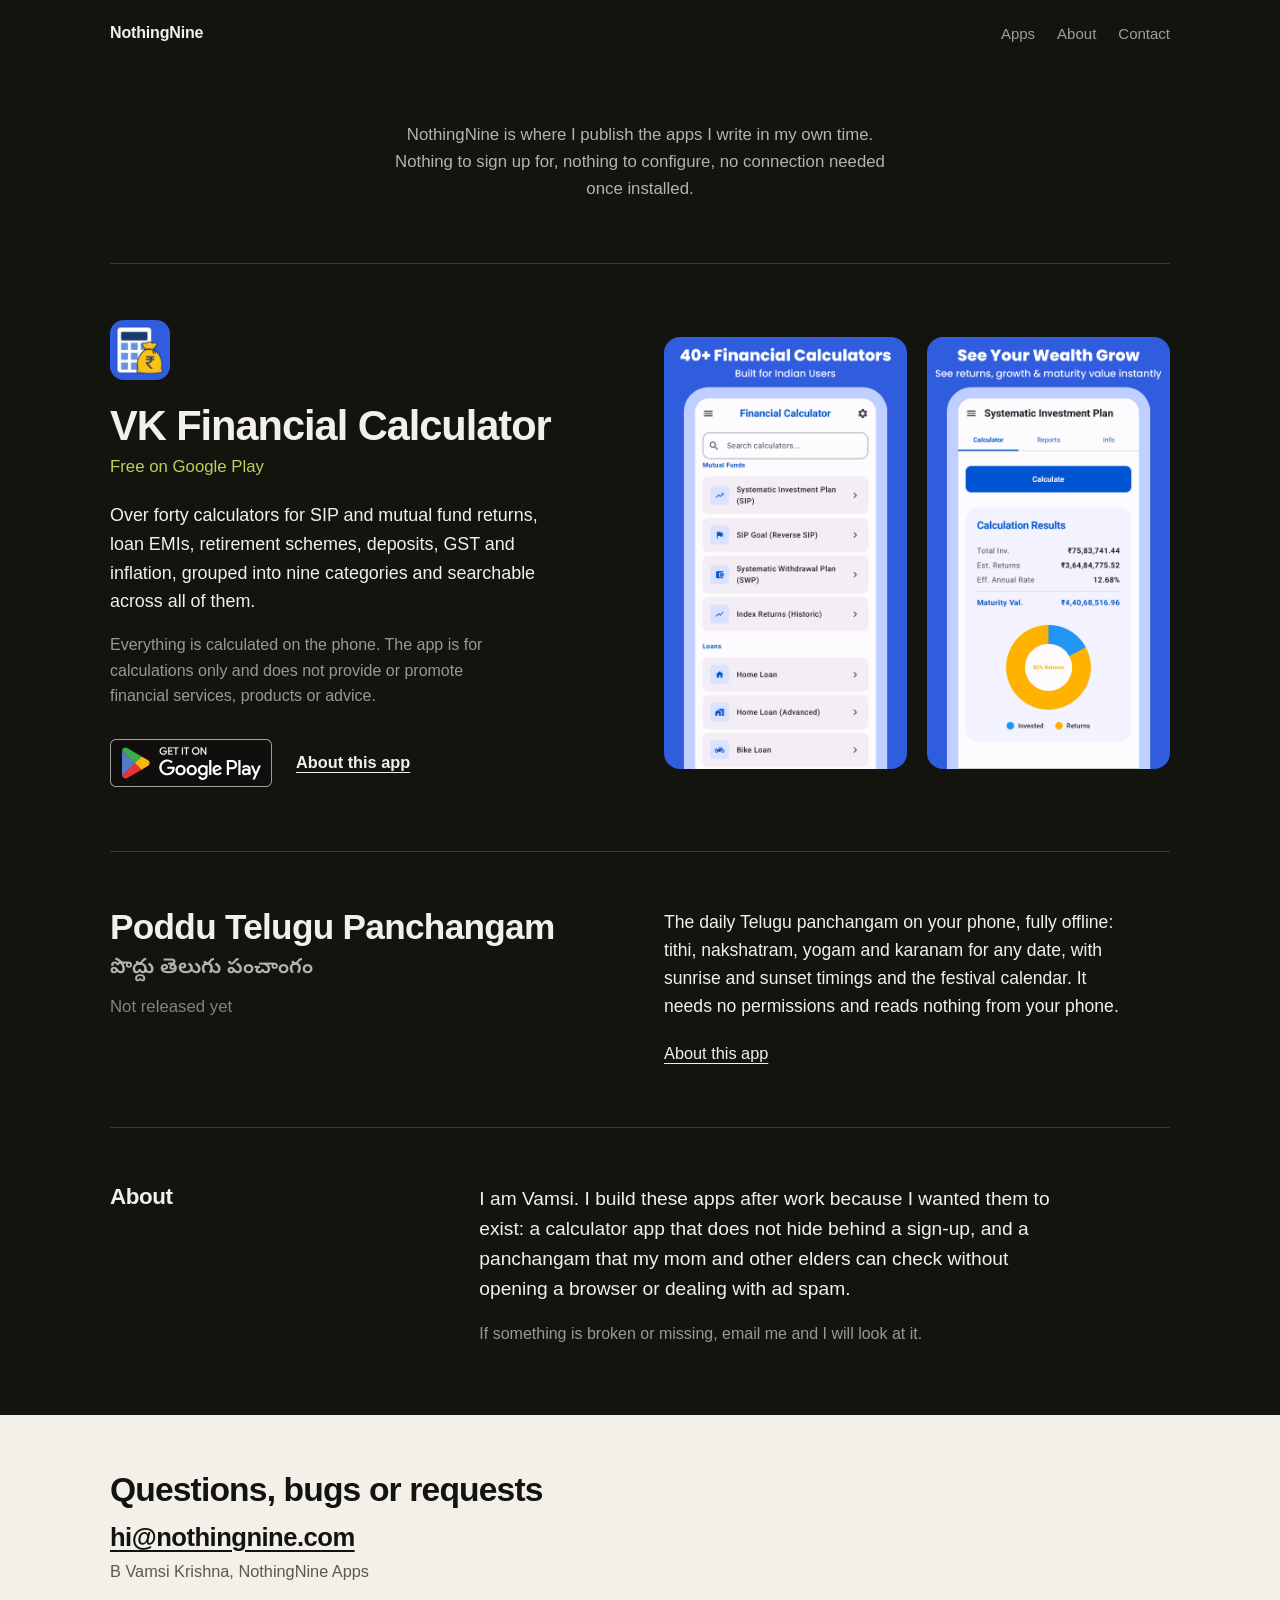
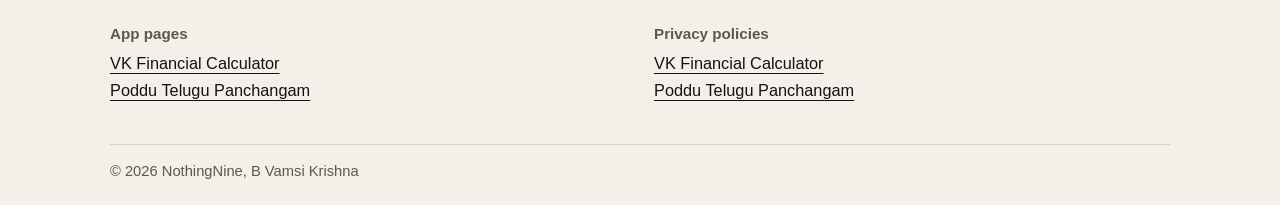
==== commit 1de90389: "Make the footer one size and give the home page an h1 Audit of the shared elements across all five p" ====
--- a/index.html
+++ b/index.html
@@ -23,6 +23,8 @@
                 <a href="#contact">Contact</a>
             </nav>
         </header>
+
+        <h1 class="visually-hidden">NothingNine</h1>
 
         <section class="intro" id="top">
             <p>NothingNine is where I publish the apps I write in my own time. Nothing to sign up for, nothing to
@@ -83,7 +85,7 @@
         </section>
     </div>
 
-    <footer class="site-footer site-footer-home" id="contact">
+    <footer class="site-footer" id="contact">
         <div class="shell">
             <h2>Questions, bugs or requests</h2>
             <p class="footer-email"><a href="mailto:hi@nothingnine.com">hi@nothingnine.com</a></p>
--- a/styles.css
+++ b/styles.css
@@ -23,11 +23,9 @@
 
     /* On the paper background */
     --muted-on-paper: #5b5850;
-    --body-on-paper: #3a3830;
     --rule-on-paper: #d6d2c7;
 
     --shell: min(calc(100% - 40px), 1060px);
-    --shell-wide: min(calc(100% - 48px), 1240px);
     --reading: min(calc(100% - 48px), 720px);
 }
 
@@ -70,10 +68,6 @@
     color: var(--paper);
 }
 
-.theme-paper {
-    background: var(--paper);
-    color: var(--ink);
-}
 
 .theme-ink a {
     color: var(--paper);
@@ -84,22 +78,25 @@
     color: var(--lime);
 }
 
-.theme-paper a {
-    color: var(--lime-on-paper);
-    text-underline-offset: 3px;
-}
-
-.theme-paper a:hover {
-    color: var(--ink);
-}
-
-.theme-paper :focus-visible {
-    outline-color: var(--lime-on-paper);
-}
+
+
 
 .shell {
     width: var(--shell);
     margin-inline: auto;
+}
+
+/* In the outline and read aloud, but not painted. */
+.visually-hidden {
+    position: absolute;
+    width: 1px;
+    height: 1px;
+    margin: -1px;
+    padding: 0;
+    overflow: hidden;
+    clip-path: inset(50%);
+    white-space: nowrap;
+    border: 0;
 }
 
 /* ---------- Header, shared by the ink pages ---------- */
@@ -627,65 +624,10 @@
     color: var(--muted-on-paper);
 }
 
-/* The home page gives the contact block more presence than the app pages. */
-.site-footer-home .shell {
-    padding-block: 60px 26px;
-}
-
-.site-footer-home h2 {
-    font-size: clamp(1.7rem, 3.6vw, 2.4rem);
-}
-
-.site-footer-home .footer-email {
-    margin-top: 16px;
-    font-size: clamp(1.3rem, 3vw, 1.9rem);
-}
-
-.site-footer-home .footer-byline {
-    font-size: 1.05rem;
-}
-
-.site-footer-home .footer-links {
-    margin-top: 48px;
-    grid-template-columns: repeat(auto-fit, minmax(210px, 1fr));
-    gap: 30px;
-}
-
-/* ---------- Privacy policy pages ---------- */
-
-.policy-header {
-    border-bottom: 1px solid var(--rule-on-paper);
-}
-
-.policy-header > div {
-    width: var(--shell-wide);
-    margin-inline: auto;
-    height: 64px;
-    display: flex;
-    align-items: center;
-    justify-content: space-between;
-    gap: 32px;
-}
-
-.policy-header .wordmark {
-    color: var(--ink);
-}
-
-.policy-header nav {
-    display: flex;
-    align-items: center;
-    gap: 26px;
-}
-
-.policy-header nav a {
-    color: var(--muted-on-paper);
-    font-size: 15px;
-    text-decoration: none;
-}
-
-.policy-header nav a:hover {
-    color: var(--ink);
-}
+/* ---------- Privacy policy pages ----------
+   Same ink surface, header and footer as every other page. The only thing
+   that changes is the column, which narrows to a comfortable reading
+   measure for long-form text. */
 
 .policy-main {
     padding-block: clamp(48px, 6vw, 80px) clamp(64px, 8vw, 110px);
@@ -702,26 +644,26 @@
     gap: 10px;
     align-items: center;
     padding-bottom: clamp(32px, 4vw, 48px);
-    color: var(--muted-on-paper);
+    color: var(--nav-on-ink);
     font-size: 0.95rem;
 }
 
 .breadcrumb a {
-    color: var(--muted-on-paper);
+    color: var(--nav-on-ink);
     text-decoration: none;
 }
 
 .breadcrumb a:hover {
-    color: var(--ink);
+    color: var(--paper);
 }
 
 .breadcrumb .current {
-    color: var(--ink);
+    color: var(--paper);
 }
 
 .policy-eyebrow {
     margin: 0 0 14px;
-    color: var(--lime-on-paper);
+    color: var(--lime);
     font-size: 1rem;
 }
 
@@ -748,7 +690,7 @@
 .policy h2 {
     margin: 46px 0 14px;
     padding-top: 24px;
-    border-top: 1px solid var(--rule-on-paper);
+    border-top: 1px solid var(--rule-on-ink);
     font-size: 1.2rem;
     font-weight: 700;
     letter-spacing: -0.015em;
@@ -761,7 +703,7 @@
     margin: 16px 0 0;
     font-size: 1.02rem;
     line-height: 1.72;
-    color: var(--body-on-paper);
+    color: var(--body-on-ink);
 }
 
 .policy ul {
@@ -772,7 +714,7 @@
     gap: 10px;
     font-size: 1.02rem;
     line-height: 1.7;
-    color: var(--body-on-paper);
+    color: var(--body-on-ink);
 }
 
 .policy h2 + p,
@@ -781,20 +723,22 @@
 }
 
 .policy strong {
-    color: var(--ink);
+    color: var(--paper);
     font-weight: 600;
 }
 
 .policy .effective-date {
     margin-top: 26px;
     padding: 14px 0;
-    border-top: 1px solid var(--rule-on-paper);
-    border-bottom: 1px solid var(--rule-on-paper);
-    color: var(--muted-on-paper);
+    border-top: 1px solid var(--rule-on-ink);
+    border-bottom: 1px solid var(--rule-on-ink);
+    color: var(--muted-on-ink);
     font-size: 0.98rem;
 }
 
+/* The label reads as part of the date line, not as emphasis within it. */
 .policy .effective-date strong {
+    color: var(--muted-on-ink);
     font-weight: 500;
 }
 
@@ -805,114 +749,21 @@
 .policy .back-link {
     margin-top: 56px;
     padding-top: 26px;
-    border-top: 1px solid var(--ink);
+    border-top: 1px solid var(--rule-on-ink-strong);
 }
 
 .policy .back-link a {
-    color: var(--ink);
+    color: var(--paper);
     font-size: 0.95rem;
     font-weight: 600;
     text-decoration: none;
-    border-bottom: 1px solid var(--ink);
+    border-bottom: 1px solid var(--paper);
     padding-bottom: 2px;
 }
 
 .policy .back-link a:hover {
-    color: var(--lime-on-paper);
-    border-color: var(--lime-on-paper);
-}
-
-/* ---------- The dark footer on the privacy pages ---------- */
-
-.policy-footer {
-    background: var(--ink);
-    color: var(--paper);
-    padding-block: clamp(48px, 6vw, 72px) 26px;
-}
-
-.policy-footer > div {
-    width: var(--shell-wide);
-    margin-inline: auto;
-}
-
-.policy-footer dl {
-    margin: 0;
-    padding-bottom: clamp(32px, 4vw, 48px);
-    display: grid;
-    grid-template-columns: repeat(auto-fit, minmax(190px, 1fr));
-    gap: 32px 24px;
-}
-
-.policy-footer dl > div {
-    min-width: 0;
-}
-
-.policy-footer dt {
-    margin-bottom: 10px;
-    color: var(--caption-on-ink);
-    font-size: 0.95rem;
-    font-weight: 700;
-}
-
-.policy-footer dd {
-    margin: 0;
-    font-size: 0.98rem;
-}
-
-.policy-footer .sub {
-    margin-top: 4px;
-    color: var(--caption-on-ink);
-    font-size: 0.9rem;
-}
-
-.policy-footer .stack {
-    display: flex;
-    flex-direction: column;
-    gap: 6px;
-    font-size: 0.94rem;
-}
-
-.policy-footer a {
-    color: var(--paper);
-    text-decoration-color: var(--lime);
-    text-underline-offset: 4px;
-}
-
-.policy-footer .stack a,
-.policy-footer .site-link a {
-    color: var(--list-on-ink);
-    text-decoration: none;
-}
-
-.policy-footer .stack a:hover,
-.policy-footer .site-link a:hover {
-    color: var(--paper);
-}
-
-.policy-footer .site-link {
-    font-size: 0.94rem;
-}
-
-.policy-footer-bottom {
-    padding-top: 22px;
-    display: flex;
-    flex-wrap: wrap;
-    align-items: center;
-    justify-content: space-between;
-    gap: 16px;
-    border-top: 1px solid rgba(246, 244, 239, 0.16);
-}
-
-.policy-footer-bottom p,
-.policy-footer-bottom a {
-    margin: 0;
-    color: var(--caption-on-ink);
-    font-size: 0.92rem;
-    text-decoration: none;
-}
-
-.policy-footer-bottom a:hover {
-    color: var(--paper);
+    color: var(--lime);
+    border-color: var(--lime);
 }
 
 @media (prefers-reduced-motion: reduce) {
